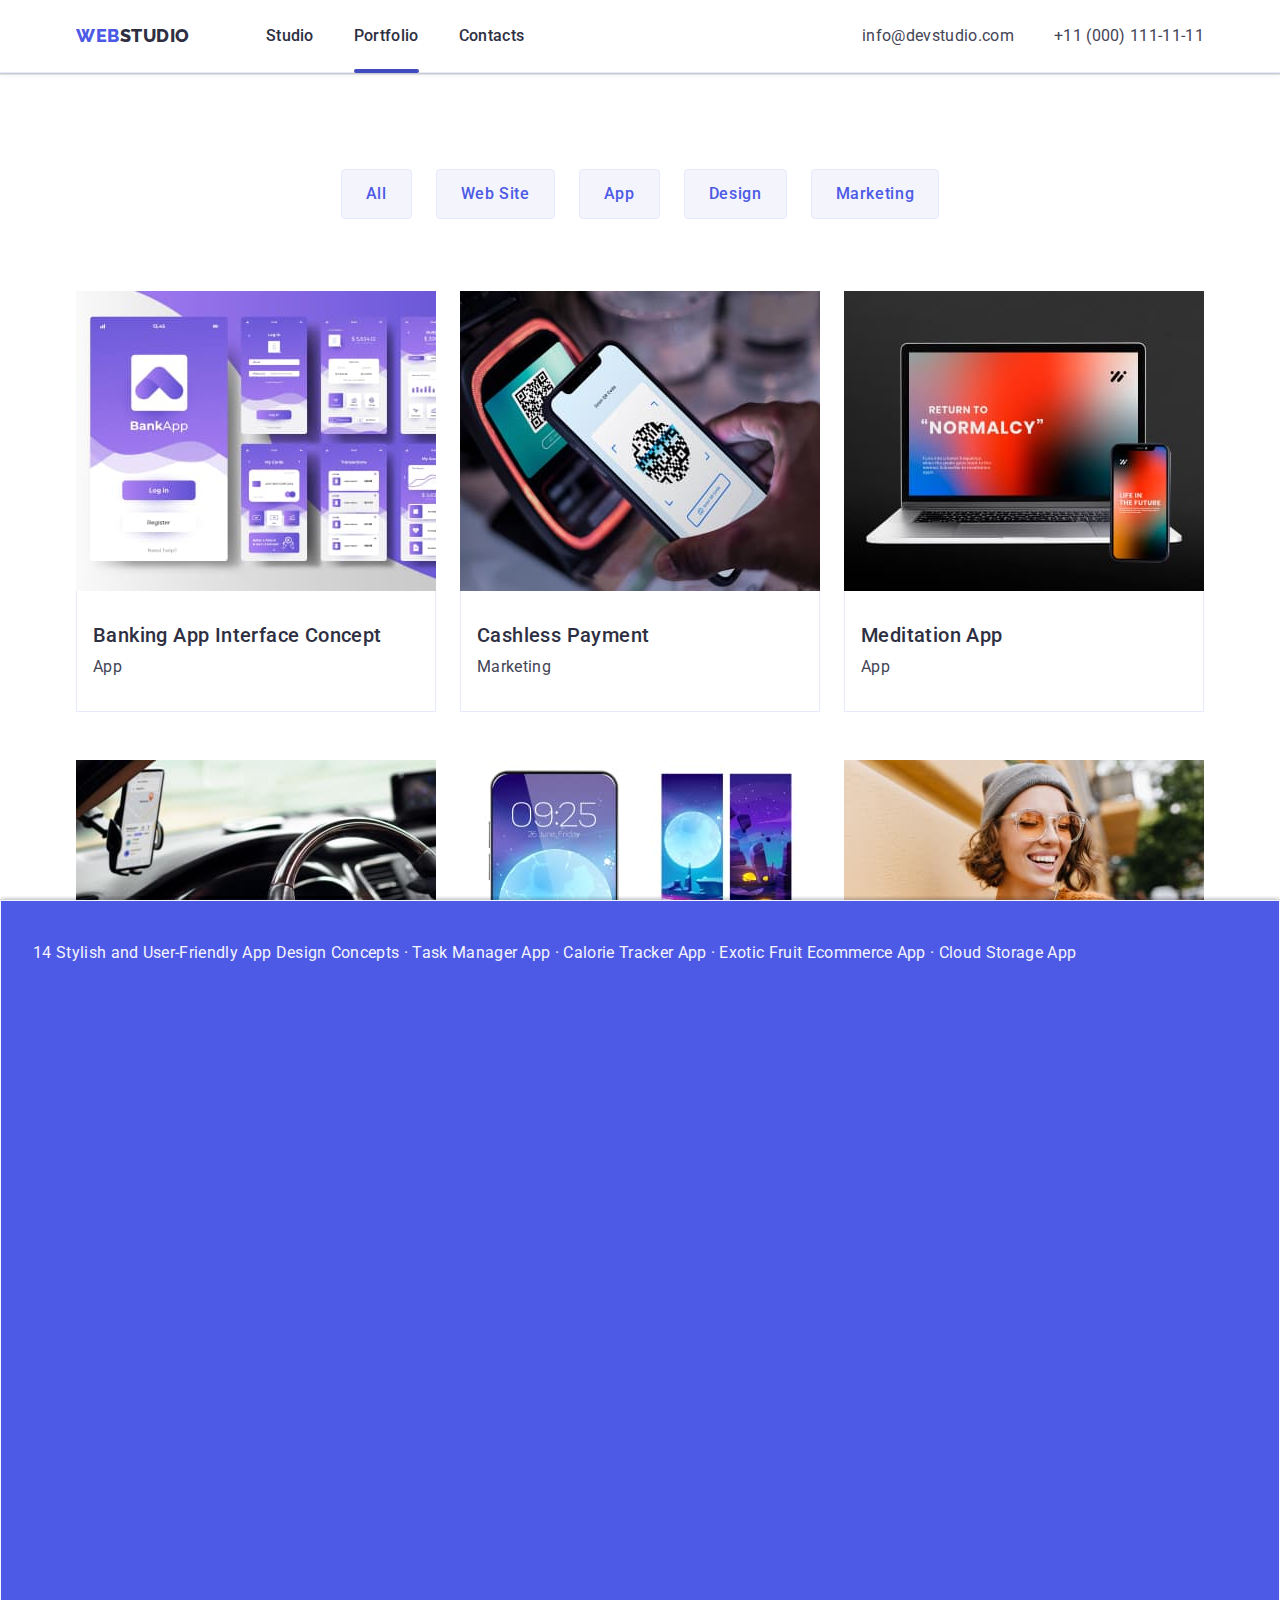
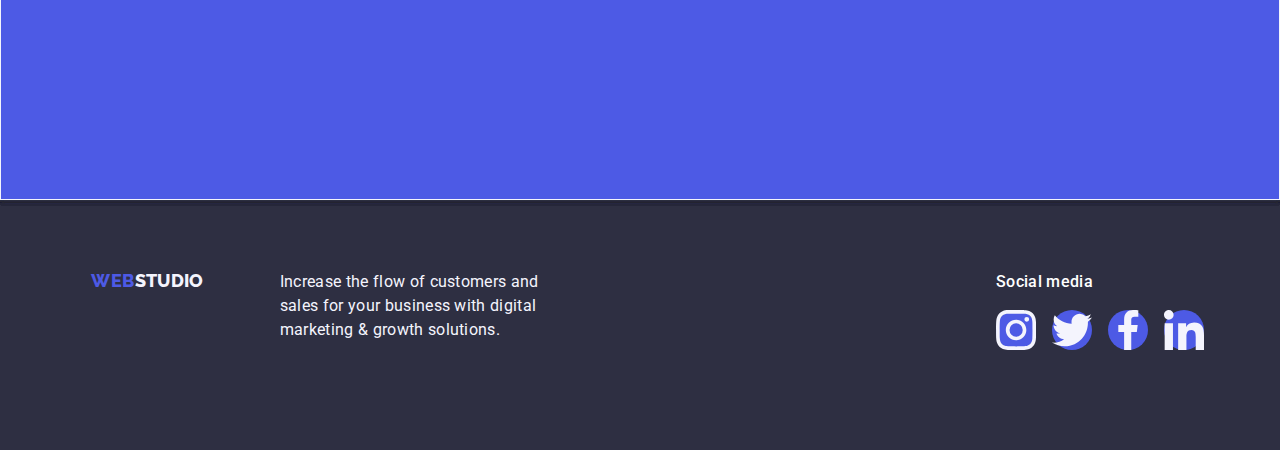
==== portfolio.html @ 5c22bda1 "56" ====
<!DOCTYPE html>
<html lang="en">

<head>
  <meta charset="UTF-8" />
  <meta name="viewport" content="width=device-width, initial-scale=1.0" />
  <link rel="preconnect" href="https://fonts.googleapis.com" />
  <link rel="preconnect" href="https://fonts.gstatic.com" crossorigin />
  <link
    href="https://fonts.googleapis.com/css2?family=Raleway:wght@400;500;700;900&family=Roboto:wght@400;500;700;900&display=swap"
    rel="stylesheet" />

  <link rel="stylesheet"
    href="https://cdnjs.cloudflare.com/ajax/libs/modern-normalize/2.0.0/modern-normalize.min.css" />
  <title>goit-markup-hw</title>
  <link rel="stylesheet" href="./css/styles.css" />
</head>

<body>
  <!-- Header container -->
<header class="header">
  <!-- Navigation -->
  <div class="header_container container">
    <nav class="nav_panel">
      <!-- LOGO -->
      <a href="./index.html" class="logo link">Web<span class="loggo link">Studio</span></a>
      <ul class="header_menu_list list">
        <li class="header_menu_item list">
          <a class="header_men_link link" href="./index.html">Studio</a>
        </li>
        <li class="header_menu_item list">
          <a class="header_men_link link current" href="./portfolio.html">Portfolio</a>
        </li>
        <li class="header_menu_item list">
          <a class="header_men_link link" href="">Contacts</a>
        </li>
      </ul>
    </nav>
    <address class="adress_lnk">
      <ul class="header_social_list list">
        <li class="header_social_menu">
          <a class="header_social_link link" href="mailto:info@devstudio.com"
            rel="noopener noreferrer">info@devstudio.com</a>
        </li>
        <li class="header_social_menu">
          <a class="header_social_link link" href="tel:+110001111111" rel="noopener noreferrer">+11 (000)
            111-11-11</a>
        </li>
      </ul>
    </address>
  </div>
</header>
  <main>
    <section class="main_menu">
      <div class="container maines">
        <h1 class="visually_hidden">Menu</h1>
        <ul class="menu_list list">
          <li class="button_item">
            <button type="button" class="buttonse">All</button>
          </li>
          <li>
            <button type="button" class="buttonse">Web Site</button>
          </li>
          <li>
            <button type="button" class="buttonse">App</button>
          </li>
          <li>
            <button type="button" class="buttonse">Design</button>
          </li>
          <li>
            <button type="button" class="buttonse">Marketing</button>
          </li>
        </ul>

        <ul class="porto list">
          <!-- Row 1  -->

          <li class="porto_item">
            <a href="" class="link linkes">
              <img src="./images/Banking_App_Interface_Concept.jpg" alt="Banking App Interface Concept" width="360"
                height="300" />
              <p class="porto-box-overlay">
                14 Stylish and User-Friendly App Design Concepts · Task
                Manager App · Calorie Tracker App · Exotic Fruit Ecommerce
                App · Cloud Storage App
              </p>
              <div class="div-text">
                <h2 class="porto_item_tittle">
                  Banking App Interface Concept
                </h2>
                <p class="porto_item_text">App</p>
              </div>
            </a>
          </li>
          <li class="porto_item">
            <a href="" class="link linkes">
              <img src="./images/Cashless_Payment.jpg" alt="Cashless Payment" width="360" height="300" />
              <p class="porto-box-overlay">
                14 Stylish and User-Friendly App Design Concepts · Task
                Manager App · Calorie Tracker App · Exotic Fruit Ecommerce
                App · Cloud Storage App
              </p>
              <div class="div-text">
                <h2 class="porto_item_tittle">Cashless Payment</h2>
                <p class="porto_item_text">Marketing</p>
              </div>
            </a>
          </li>
          <li class="porto_item">
            <a href="" class="link linkes">
              <img src="./images/Meditation_App.jpg" alt="Meditation App" width="360" height="300" />
              <p class="porto-box-overlay">
                14 Stylish and User-Friendly App Design Concepts · Task
                Manager App · Calorie Tracker App · Exotic Fruit Ecommerce
                App · Cloud Storage App
              </p>
              <div class="div-text">
                <h2 class="porto_item_tittle">Meditation App</h2>
                <p class="porto_item_text">App</p>
              </div>
            </a>
          </li>

          <!-- Row 2  -->

          <li class="porto_item">
            <a href="" class="link linkes">
              <img src="./images/Taxi_Service.jpg" alt="Taxi Service" width="360" height="300" />
              <p class="porto-box-overlay">
                14 Stylish and User-Friendly App Design Concepts · Task
                Manager App · Calorie Tracker App · Exotic Fruit Ecommerce
                App · Cloud Storage App
              </p>
              <div class="div-text">
                <h2 class="porto_item_tittle">Taxi Service</h2>
                <p class="porto_item_text">Marketing</p>
              </div>
            </a>
          </li>
          <li class="porto_item">
            <a href="" class="link linkes">
              <img src="./images/Screen_Illustrations.jpg" alt="Screen Illustrations" width="360" height="300" />
              <p class="porto-box-overlay">
                14 Stylish and User-Friendly App Design Concepts · Task
                Manager App · Calorie Tracker App · Exotic Fruit Ecommerce
                App · Cloud Storage App
              </p>
              <div class="div-text">
                <h2 class="porto_item_tittle">Screen Illustrations</h2>
                <p class="porto_item_text">Design</p>
              </div>
            </a>
          </li>
          <li class="porto_item">
            <a href="" class="link linkes">
              <img src="./images/Online_Courses.jpg" alt="Online Courses" width="360" height="300" />
              <p class="porto-box-overlay">
                14 Stylish and User-Friendly App Design Concepts · Task
                Manager App · Calorie Tracker App · Exotic Fruit Ecommerce
                App · Cloud Storage App
              </p>
              <div class="div-text">
                <h2 class="porto_item_tittle">Online Courses</h2>
                <p class="porto_item_text">Marketing</p>
              </div>
            </a>
          </li>

          <!-- Row 3  -->

          <li class="porto_item">
            <a href="" class="linkes link">
              <img src="./images/Instagram_Stories_Concept.jpg" alt="Instagram Stories Concept" width="360"
                height="300" />
              <p class="porto-box-overlay">
                14 Stylish and User-Friendly App Design Concepts · Task
                Manager App · Calorie Tracker App · Exotic Fruit Ecommerce
                App · Cloud Storage App
              </p>
              <div class="div-text">
                <h2 class="porto_item_tittle">Instagram Stories Concept</h2>
                <p class="porto_item_text">Design</p>
              </div>
            </a>
          </li>
          <li class="porto_item">
            <a href="" class="linkes link">
              <img src="./images/Organic_Food.jpg" alt="Organic Food" width="360" height="300" />
              <p class="porto-box-overlay">
                14 Stylish and User-Friendly App Design Concepts · Task
                Manager App · Calorie Tracker App · Exotic Fruit Ecommerce
                App · Cloud Storage App
              </p>
              <div class="div-text">
                <h2 class="porto_item_tittle">Organic Food</h2>
                <p class="porto_item_text">Web Site</p>
              </div>
            </a>
          </li>
          <li class="porto_item">
            <a href="" class="linkes link">
              <img src="./images/Fresh_Coffee.jpg" alt="Fresh Coffee" width="360" height="300" />
              <p class="porto-box-overlay">
                14 Stylish and User-Friendly App Design Concepts · Task
                Manager App · Calorie Tracker App · Exotic Fruit Ecommerce
                App · Cloud Storage App
              </p>
              <div class="div-text">
                <h2 class="porto_item_tittle">Fresh Coffee</h2>
                <p class="porto_item_text">Web Site</p>
              </div>
            </a>
          </li>
        </ul>
      </div>
    </section>
  </main>
  <!-- кінець -->
  <footer class="logos">
    <div class="logos_div container">
      <div class="container logos_div">
        <a href="./index.html" class="logom link">Web<span class="logo_change_link">Studio</span></a>
        <p class="logo_link_text">
          Increase the flow of customers and sales for your business with
          digital marketing & growth solutions.
        </p>
      </div>
      <div class="logos-social-media">
        <p class="logos-social">Social media</p>
        <ul class="logos_ul">
          <li class="logos_li list">
            <a href="" class="logos_a link"><svg class="logos_svg">
                <use href="./images/icons.svg#instagram"></use>
              </svg>
            </a>
          </li>
          <li class="logos_li list">
            <a href="" class="logos_a link"><svg class="logos_svg">
                <use href="./images/icons.svg#twitter"></use>
              </svg>
            </a>
          </li>
          <li class="logos_li list">
            <a href="" class="logos_a link"><svg class="logos_svg">
                <use href="./images/icons.svg#facebook"></use>
              </svg>
            </a>
          </li>
          <li class="logos_li list">
            <a href="" class="logos_a link"><svg class="logos_svg">
                <use href="./images/icons.svg#linkedin"></use>
              </svg>
            </a>
          </li>
        </ul>
      </div>
    </div>
  </footer>
  <script src="./js/modal.js"></script>
</body>

</html>
---- css/styles.css ----
/* Інструменти */
body {
  font-family: "Roboto", sans-serif;
  color: #434455;
  background-color: #ffffff;
}

p,
h1,
h2,
h3,
h4,
h5,
h6 {
  margin-top: 0;
  margin-bottom: 0;
}

ul,
ol {
  margin-top: 0;
  margin-bottom: 0;
  padding-left: 0;
}

img {
  display: block;
  max-width: 100%;
}

.visually_hidden {
  position: absolute;
  width: 1px;
  height: 1px;
  margin: -1px;
  border: 0;
  padding: 0;
  white-space: nowrap;
  clip-path: inset(100%);
  clip: rect(0 0 0 0);
  overflow: hidden;
}

link {
  padding: 32px 16px;
  border: 1px solid #e7e9fc;
  border-top: none;
  padding: 24px 0;
  text-decoration: none;
}

/* Color */
:root {
  --PrimaryBrand: #4d5ae5;
  --Pressedstate: #404bbf;
  --Dark: #2e2f42;
  --Success: #31d0aa;
  --Text: #434455;
  --SubtleText: #8e8f99;
  --Accent: #e7e9fc;
  --Light: #f4f4fd;
  --White: #ffffff;
  --Modalbackground: #fcfcfc;
}

/* Початок та кінець */
/* Лого верхній */
.logo {
  font-family: "Raleway", sans-serif;
  font-size: 18px;
  line-height: 1.17;
  color: var(--PrimaryBrand);
  font-weight: 800;
  letter-spacing: 0.03em;
  text-decoration: none;
  text-transform: uppercase;
  display: flex;
  align-items: center;
  margin-right: 76px;
}

.loggo {
  color: var(--Dark);
  font-size: 18px;
  font-family: "Raleway", sans-serif;
  font-weight: 800;
  line-height: 1.17;
  letter-spacing: 0.03em;
  text-transform: uppercase;
}

/* Хедер */
.header {
  border-bottom: 1px solid #e7e9fc;

  box-shadow: 0px 2px 1px rgba(46, 47, 66, 0.08),
    0px 1px 1px rgba(46, 47, 66, 0.16), 0px 1px 6px rgba(46, 47, 66, 0.08);

}

.header_container {
  display: flex;
  align-items: center;
  justify-content: space-between;
  color: #404bbf;
}

.nav_panel {
  display: flex;
  align-items: center;
}

.current {
  position: relative;
}

.current::after {
  content: "";
  position: absolute;
  left: 0;
  bottom: -1px;
  height: 4px;
  width: 100%;
  background-color: #404bbf;
  border-radius: 2px;
}

.header_men_link .current {
  color: #404bbf;
}

.header_menu_list {
  display: flex;
  gap: 40px;
}

.link {
  text-decoration: none;
}

.header_menu {
  color: var(--Dark);
  font-size: 16px;
  font-weight: 500;
  line-height: 1.5;
  letter-spacing: 0.02em;
}

.header_menu_item {
  color: #404bbf;
}

.header-men-link .current {
  color: #404bbf;
}

.header-adress {
  font-style: normal;
}

.list {
  list-style: none;
}

.header_men_link:focus,
.header_men_link:hover {
  color: #404bbf;
}

.header_men_link {
  color: var(--Dark);
  text-decoration: none;
  font-size: 16px;
  font-family: inherit;
  font-weight: 500;
  line-height: 1.5;
  letter-spacing: 0.02em;
  padding: 24px 0;
  display: block;
  position: relative;
  transition: color 250ms cubic-bezier(0.4, 0, 0.2, 1);

}

.header_social_link {
  color: var(--Text);
  font-size: 16px;
  line-height: 1.5;
  letter-spacing: 0.02em;
  padding: 24px 0;
  transition: color 250ms cubic-bezier(0.4, 0, 0.2, 1);
}

.header_social_link:hover,
.header_social_link:focus {
  color: var(--Pressedstate);
}

.adress_lnk {
  font-style: normal;

}

.header_social_list {
  display: flex;
  gap: 40px;
}

.header_social_menu {
  list-style-type: none;
}

/* Футер */
.container {
  width: 100%;
  max-width: 1158px;
  padding-left: 15px;
  padding-right: 15px;
  margin: 0 auto;
}

.logos {
  padding: 100px 0;
  background: var(--Dark);
  color: var(--Light);
}

.logo_link_text {
  line-height: 1.5;
  letter-spacing: 0.02em;
  max-width: 264px;
  color: var(--Light);
}

/* Лого нижній */
.logom {
  font-family: "Raleway", sans-serif;
  font-size: 18px;
  line-height: 1.17;
  color: var(--PrimaryBrand);
  letter-spacing: 0.03em;
  text-transform: uppercase;
  font-weight: 800;
  margin-right: 76px;
  display: inline-block;
}

.logo_change_link {
  max-width: 264px;
  line-height: 1.17;
  letter-spacing: 0.02em;
  color: var(--Light);
}

/* Кнопки */
.button {
  color: var(--Modaloverlay);
}

/* Кнопка для Індекс */
.hero_btn {
  margin: 0 auto 48px;
  display: block;
  font-family: "Roboto", sans-serif;
  color: var(--White);
  font-size: 16px;
  font-weight: 500;
  line-height: 1.5;
  letter-spacing: 0.64px;
  background: var(--PrimaryBrand);
  cursor: pointer;
  border-radius: 4px;
  box-shadow: 0px 4px 4px 0px rgba(0, 0, 0, 0.15);
  padding: 16px 32px;
  min-width: 169px;
  min-height: 56px;
  border: none;
}

.hero-btn:hover,
.hero-btn:focus {
  background-color: var(--Pressedstate);
}

/* Кнопка для Портфоліо */
.buttonse {
  padding-top: 12px;
  border-radius: 4px;
  padding-bottom: 12px;
  padding-left: 24px;
  padding-right: 24px;
  font-family: "Roboto", sans-serif;
  cursor: pointer;
  color: var(--PrimaryBrand);
  text-align: center;
  font-size: 16px;
  font-weight: 500;
  line-height: 1.5;
  letter-spacing: 0.64px;

  background: var(--Light);
  border: 1px solid #e7e9fc;
}

.buttonse:hover,
.buttonse:focus {
  color: var(--White);
  background-color: var(--Pressedstate);
  border: 1px solid transparent;
}

.button_item {
  display: inline-flex;
  align-items: flex-start;
  gap: 24px;
}

/* Основна секція */
.hero {
  background-image: linear-gradient(rgba(46, 47, 66, 0.7), rgba(46, 47, 66, 0.7)), url(../images/people_office.jpg);
  margin: 0 auto;
  max-width: 1440px;
  background-repeat: no-repeat;
  background-size: cover;
  padding-top: 188px;
  padding-bottom: 188px;
  background-position: center;
}

.hero_container {
  display: block;
  margin: 0 auto 48px;
}

.hero_title {
  max-width: 496px;
  color: var(--White);
  font-size: 56px;
  font-weight: 700;
  line-height: 1.07;
  letter-spacing: 1.12px;
  text-align: center;
  margin: 0 auto 48px;

}

/* Секція 1 */
.infomation {
  padding: 120px 0 120px;
}

.infomation_container {
  font-style: normal;
}

.infomation_list {
  gap: 24px;
}

.infomation_list_item {
  width: calc((100% - 24px * 3) / 4);
}

.infomation_two_div {
  display: flex;
  align-items: center;
  justify-content: center;
  background-color: #f4f4fd;
  width: 264px;
  height: 112px;
  border-radius: 4px;
  margin-bottom: 8px;
}

.infomation_two_svg {
  width: 64px;
  height: 64px;
  display: flex;
  align-items: center;
  justify-content: center;
}

.infomation_list_name {
  color: #2e2f42;
  font-size: 20px;
  font-weight: 500;

  line-height: 1.2;
  letter-spacing: 0.02em;
  margin-bottom: 8px;
}

.infomation_list_text {
  font-size: 16px;

  font-weight: 400;
  line-height: 1.5;
  color: #434455;
  letter-spacing: 0.02em;
}

/* Секція 2 */
.doing_section {
  padding-bottom: 120px;
}

.doing {
  background-color: #ffffff;
  font-weight: 700;
  text-transform: capitalize;
  letter-spacing: 0.02em;
  flex-basis: calc((100% - 72px) / 4);
}

.second_tittle {
  margin-bottom: 72px;
}

.doing_title {
  color: var(--Dark);
  font-size: 36px;
  font-weight: 00;
  line-height: 1.11;
  letter-spacing: 0.72px;
  text-transform: capitalize;
  text-align: center;
  letter-spacing: 0.02em;
  margin: 0 auto 72px;
}

.doing_list {
  gap: 24px;
}

.doing_list_item {}

/* Секція 3 */
.our {
  background-color: var(--Light);
  padding-top: 120px;
  padding-bottom: 120px;
}

.our_container {}

.our_title {
  margin-bottom: 72px;
  font-size: 36px;
  font-weight: 700;
  line-height: 1.11;
  text-align: center;
  letter-spacing: 0.02em;
  text-transform: capitalize;
  color: #2e2f42;
}

.our_list {
  display: flex;
  gap: 24px;
}

.our_list_item {
  background-color: #ffffff;
  width: calc((100% - 72px) / 4);
  border-radius: 0px 0px 4px 4px;
  box-shadow: 0px 1px 6px rgba(46, 47, 66, 0.08),
    0px 1px 1px rgba(46, 47, 66, 0.16), 0px 2px 1px rgba(46, 47, 66, 0.08);
}

.our_description {
  padding: 32px 16px;
  line-height: 1.2;
  letter-spacing: 0.02em;
  text-align: center;
}

.our_list_name {
  color: #2e2f42;
  font-size: 20px;
  font-weight: 500;
  line-height: 1.2;
  letter-spacing: 0.02em;
  text-align: center;
  margin-bottom: 8px;
}

.our_list_job {
  color: #434455;
  margin-bottom: 24px;
  font-size: 16px;
  line-height: 1.5;
  letter-spacing: 0.02em;
  text-align: center;
}

/* Портфоліо */
/* Основна секція */
.main_menu {
  padding: 96px 0 120px 0;
}

.maines {}

.menu_list {
  display: flex;
  justify-content: center;
  gap: 24px;
  margin-bottom: 72px;
}

/* Row 1 2 3 */

.porto {
  display: flex;
  flex-wrap: wrap;
  column-gap: 24px;
  row-gap: 48px;
  flex-basis: calc((100% - 48px) / 3);
}

.porto_item {
  text-decoration: none;
  gap: 24px;
}

.linkes .div-text {
  border: 1px solid #e7e9fc;
  border-top: none;
  padding: 32px 16px;
}

.porto_item_tittle {
  color: var(--Dark);
  font-family: "Roboto";
  font-size: 20px;
  font-weight: 500;
  font-style: normal;
  letter-spacing: 0.4px;
  margin-bottom: 8px;
  line-height: 24px;
}

.porto_item_text {
  color: var(--Text);
  font-family: "Roboto";
  font-size: 16px;
  font-weight: 400;
  font-style: normal;
  letter-spacing: 0.32px;
  line-height: 24px;
}

.porto-box-overlay {
  position: absolute;
  padding: 40px 32px;
  top: 0;
  left: 0;
  width: 100%;
  height: 100%;
  background-color: var(--PrimaryBrand);
  color: #f4f4fd;
  letter-spacing: 0.02em;
  line-height: 1.5;
  overflow: auto;
  transform: translateY(100%);
  position: absolute;
  border: 1px solid var(--Light);
  box-shadow: 0px 2px 1px 0px rgba(46, 47, 66, 0.08), 0px 1px 1px 0px rgba(46, 47, 66, 0.16), 0px 1px 6px 0px rgba(46, 47, 66, 0.08);
}

.porto-box-overlay .linkes:focus,
.porto-box-overlay .linkes:active {
  transform: translateY(0%);
}

.linkes:focus,
.linkes:active {
  box-shadow: 0px 1px 6px rgba(46, 47, 66, 0.08),
    0px 1px 1px rgba(46, 47, 66, 0.16),
    0px 2px 1px rgba(46, 47, 66, 0.08);
}

/* Гостьова */

.customer {
  padding: 32px 0 32px
}

.customer_div {}

.customer_title {
  margin-bottom: 72px;
  color: var(--color-for-url);
  margin-left: auto;
  margin-right: auto;
  text-align: center;
  font-size: 36px;
  font-style: normal;
  font-weight: 700;
  line-height: 1.11;
  letter-spacing: 0.72px;
}

.custom_ul {
  display: flex;
  gap: 24px;
  margin: 0;
}

.custom_list {}

.custom_a {
  width: 100%;
  height: 100%;
  border: 1px solid #8e8f99;
  border-radius: 4px;
  display: flex;
  align-items: center;
  justify-content: center;
  color: #8e8f99;
  transition: border-color 250ms cubic-bezier(0.4, 0, 0.2, 1),
    color 250ms cubic-bezier(0.4, 0, 0.2, 1);

}

.custom_svg {
  fill: #f4f4fd;
}

.custom_a:hover,
.custom_a:focus {
  color: #404bbf;
  border-color: #404bbf;
}

/* Мережа */
/* В тексті */
.network {
  display: flex;
  justify-content: center;
  gap: 24px;
}

.network_li {
  width: 40px;
  height: 40px;
}

.network_a {
  display: flex;
  width: 100%;
  height: 100%;
  background-color: #4d5ae5;
  fill: #f4f4fd;
  border-radius: 50%;
  align-items: center;
  justify-content: center;
  transition: background-color 250ms cubic-bezier(0.4, 0, 0.2, 1);
}

.network_svg {
  width: 16px;
  height: 16px;
}

.network_a:hover,
.network_a:focus {
  background-color: #404bbf;
  fill: currentColor;
}

/* В фудері */
.logos_div {
  display: flex;
  align-items: baseline;

}

.logos_div2 {
  margin-right: 120px
}

.logos-social-media {}

.logos-social {
  margin-bottom: 16px;
  color: #FFFFFF;
  font-size: 16px;
  font-style: normal;
  font-weight: 500;
  line-height: 1.5;
  letter-spacing: 0.02em;
}

.logos_ul {
  display: flex;
  gap: 16px;
  margin: 0;
}

.logos_li {
  width: 40px;
  height: 40px;
}

.logos_a {
  display: flex;
  width: 100%;
  height: 100%;
  background-color: #4D5AE5;
  border-radius: 50%;
  align-items: center;
  justify-content: center;
  transition: background-color 250ms cubic-bezier(0.4, 0, 0.2, 1);
}

.logos_svg {
  fill: #f4f4fd;
}

.logos_a:hover,
.logos_a:focus {
  background-color: #31d0aa;
}

/* Модальне вікно */
.backdrop {
  position: fixed;
  top: 0;
  left: 0;
  width: 100%;
  height: 100%;
  background-color: rgba(46, 47, 66, 0.4);
  transition: opacity 250ms cubic-bezier(0.4, 0, 0.2, 1),
    visibility 250ms cubic-bezier(0.4, 0, 0.2, 1);
}

.modal {
  position: absolute;
  top: 50%;
  left: 50%;
  transform: translate(-50%, -50%) scale(1);
  width: 408px;
  min-height: 584px;
  background: #fcfcfc;
  box-shadow: 0px 1px 1px rgba(0, 0, 0, 0.14), 0px 1px 3px rgba(0, 0, 0, 0.12),
    0px 2px 1px rgba(0, 0, 0, 0.2);
  border-radius: 4px;
  transition: transform 250ms cubic-bezier(0.4, 0, 0.2, 1);
}

.modal_btn {
  position: absolute;
  top: 24px;
  right: 24px;
  width: 24px;
  height: 24px;
  border-radius: 50%;
  display: flex;
  align-items: center;
  justify-content: center;
  background-color: #e7e9fc;
  border: 1px solid rgba(0, 0, 0, 0.1);
  padding: 0;
  cursor: pointer;
  transition: background-color 250ms cubic-bezier(0.4, 0, 0.2, 1),
    border 250ms cubic-bezier(0.4, 0, 0.2, 1);
  background-color: #404bbf;
  border: none;
}

.modal_icon {
  transition: fill 250ms cubic-bezier(0.4, 0, 0.2, 1);
  background-color: #404bbf;
  border: none;
}

.modal_btn:hover,
.modal_btn:focus {
  background-color: #404bbf;
  border: none;
  fill: #ffffff
}

.is_hidden {
  opacity: 0;
  visibility: hidden;
  pointer-events: none;
}
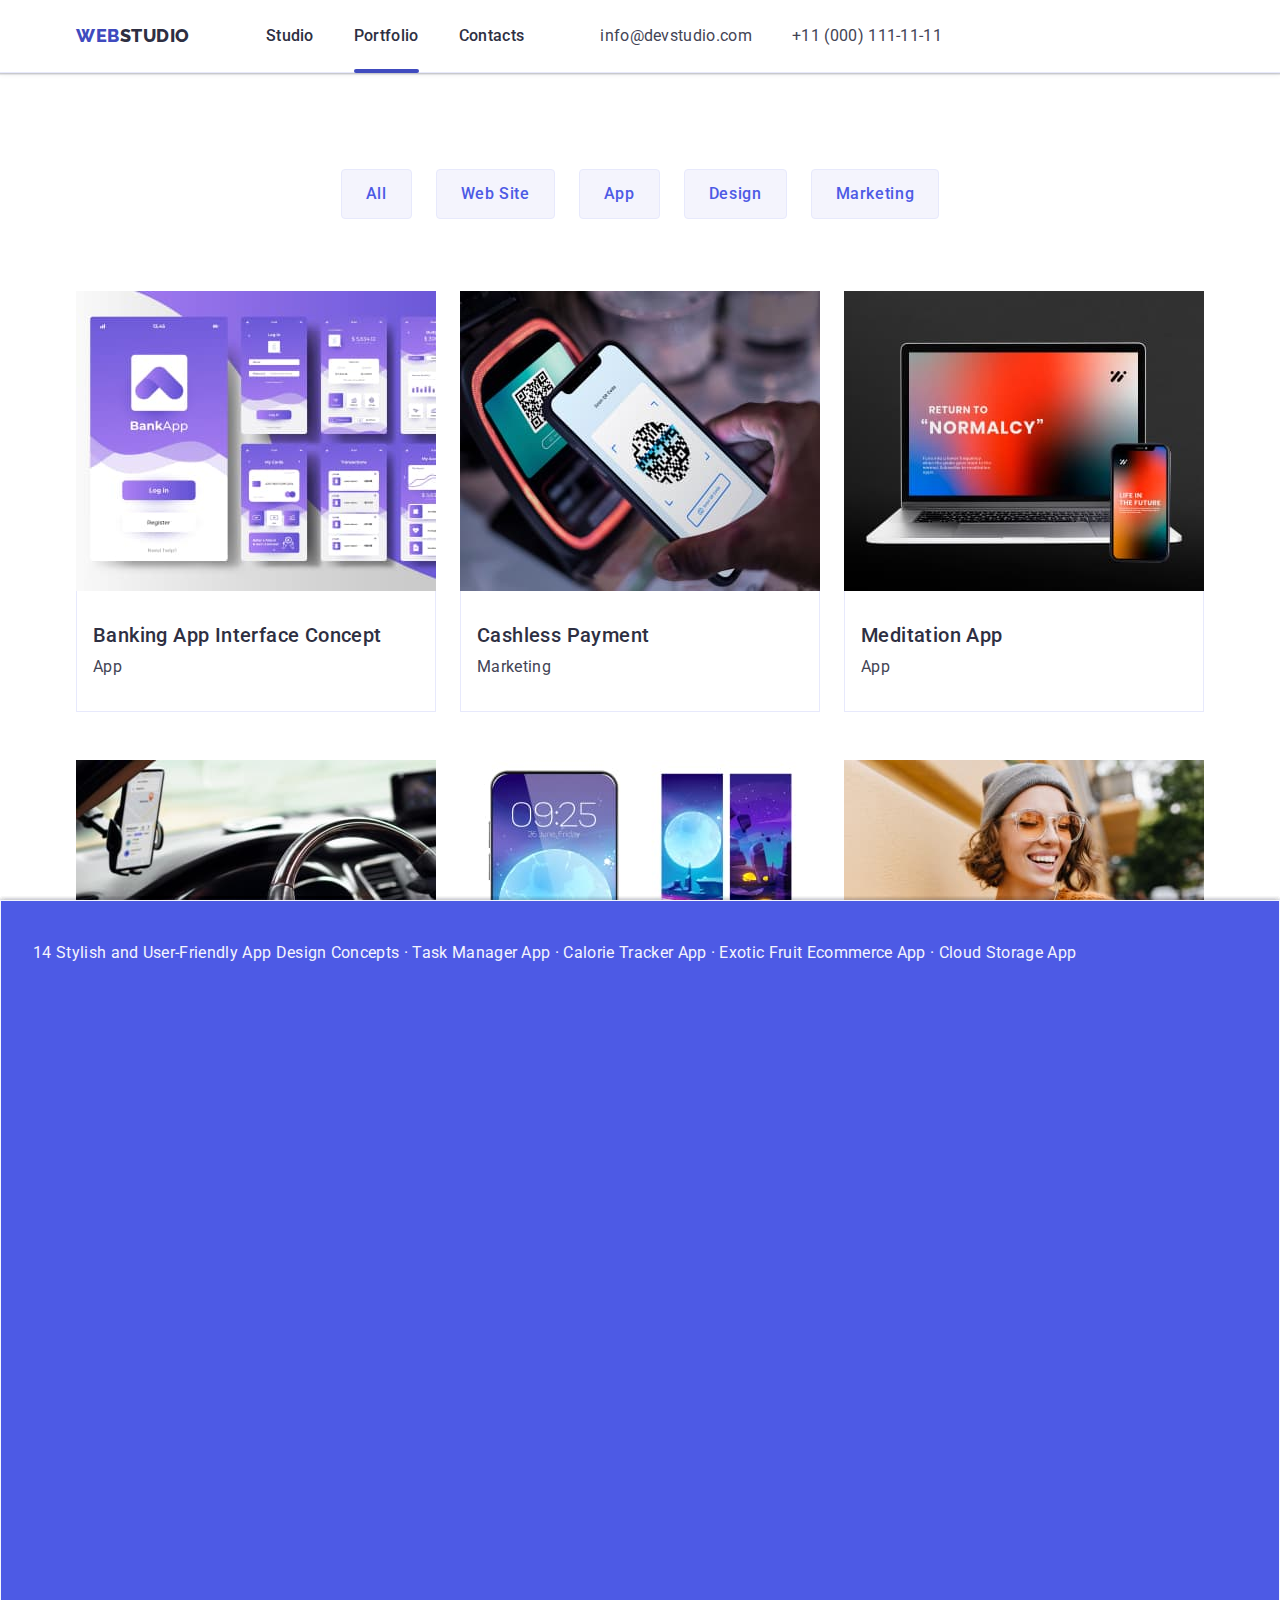
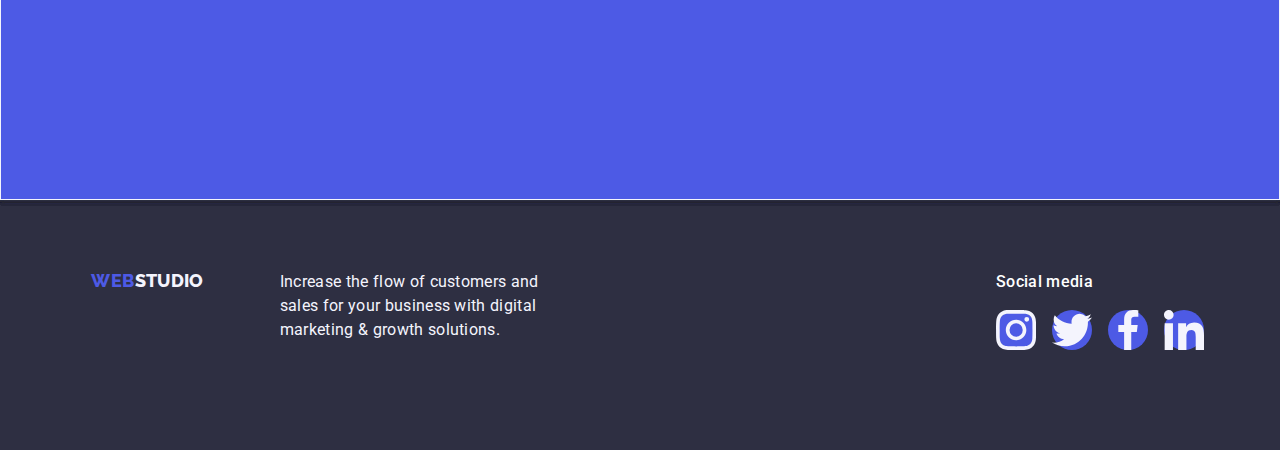
==== commit b5419529: "кнопка" ====
--- a/portfolio.html
+++ b/portfolio.html
@@ -256,6 +256,7 @@
       </div>
     </div>
   </footer>
+  
   <script src="./js/modal.js"></script>
 </body>
 
--- a/css/styles.css
+++ b/css/styles.css
@@ -69,7 +69,7 @@
   font-family: "Raleway", sans-serif;
   font-size: 18px;
   line-height: 1.17;
-  color: var(--PrimaryBrand);
+  color: #404bbf;
   font-weight: 800;
   letter-spacing: 0.03em;
   text-decoration: none;
@@ -92,7 +92,6 @@
 /* Хедер */
 .header {
   border-bottom: 1px solid #e7e9fc;
-
   box-shadow: 0px 2px 1px rgba(46, 47, 66, 0.08),
     0px 1px 1px rgba(46, 47, 66, 0.16), 0px 1px 6px rgba(46, 47, 66, 0.08);
 
@@ -101,17 +100,20 @@
 .header_container {
   display: flex;
   align-items: center;
-  justify-content: space-between;
+  flex-grow: 1;
+  gap: 76px;
+
+}
+
+.nav_panel {
+  display: flex;
+  align-items: center;
   color: #404bbf;
-}
-
-.nav_panel {
-  display: flex;
-  align-items: center;
 }
 
 .current {
   position: relative;
+  color: #404bbf;
 }
 
 .current::after {
@@ -275,6 +277,7 @@
   min-width: 169px;
   min-height: 56px;
   border: none;
+  transition: background-color 250ms cubic-bezier(0.4, 0, 0.2, 1);
 }
 
 .hero-btn:hover,
@@ -354,6 +357,7 @@
 }
 
 .infomation_list {
+  display: flex;
   gap: 24px;
 }
 
@@ -441,7 +445,9 @@
   padding-bottom: 120px;
 }
 
-.our_container {}
+.our_container {
+  padding-bottom: 32px;
+}
 
 .our_title {
   margin-bottom: 72px;
@@ -583,14 +589,14 @@
 /* Гостьова */
 
 .customer {
-  padding: 32px 0 32px
+  padding: 120px 0 120px
 }
 
 .customer_div {}
 
 .customer_title {
   margin-bottom: 72px;
-  color: var(--color-for-url);
+  color: #2e2f42;
   margin-left: auto;
   margin-right: auto;
   text-align: center;
@@ -607,7 +613,11 @@
   margin: 0;
 }
 
-.custom_list {}
+.custom_list {
+  height: 88px;
+  width: calc((100% - 120px) / 6);
+
+}
 
 .custom_a {
   width: 100%;
@@ -624,7 +634,7 @@
 }
 
 .custom_svg {
-  fill: #f4f4fd;
+  fill: currentColor;
 }
 
 .custom_a:hover,
@@ -661,6 +671,7 @@
 .network_svg {
   width: 16px;
   height: 16px;
+  fill: #f4f4fd
 }
 
 .network_a:hover,
@@ -765,14 +776,11 @@
   cursor: pointer;
   transition: background-color 250ms cubic-bezier(0.4, 0, 0.2, 1),
     border 250ms cubic-bezier(0.4, 0, 0.2, 1);
-  background-color: #404bbf;
-  border: none;
 }
 
 .modal_icon {
   transition: fill 250ms cubic-bezier(0.4, 0, 0.2, 1);
-  background-color: #404bbf;
-  border: none;
+ 
 }
 
 .modal_btn:hover,
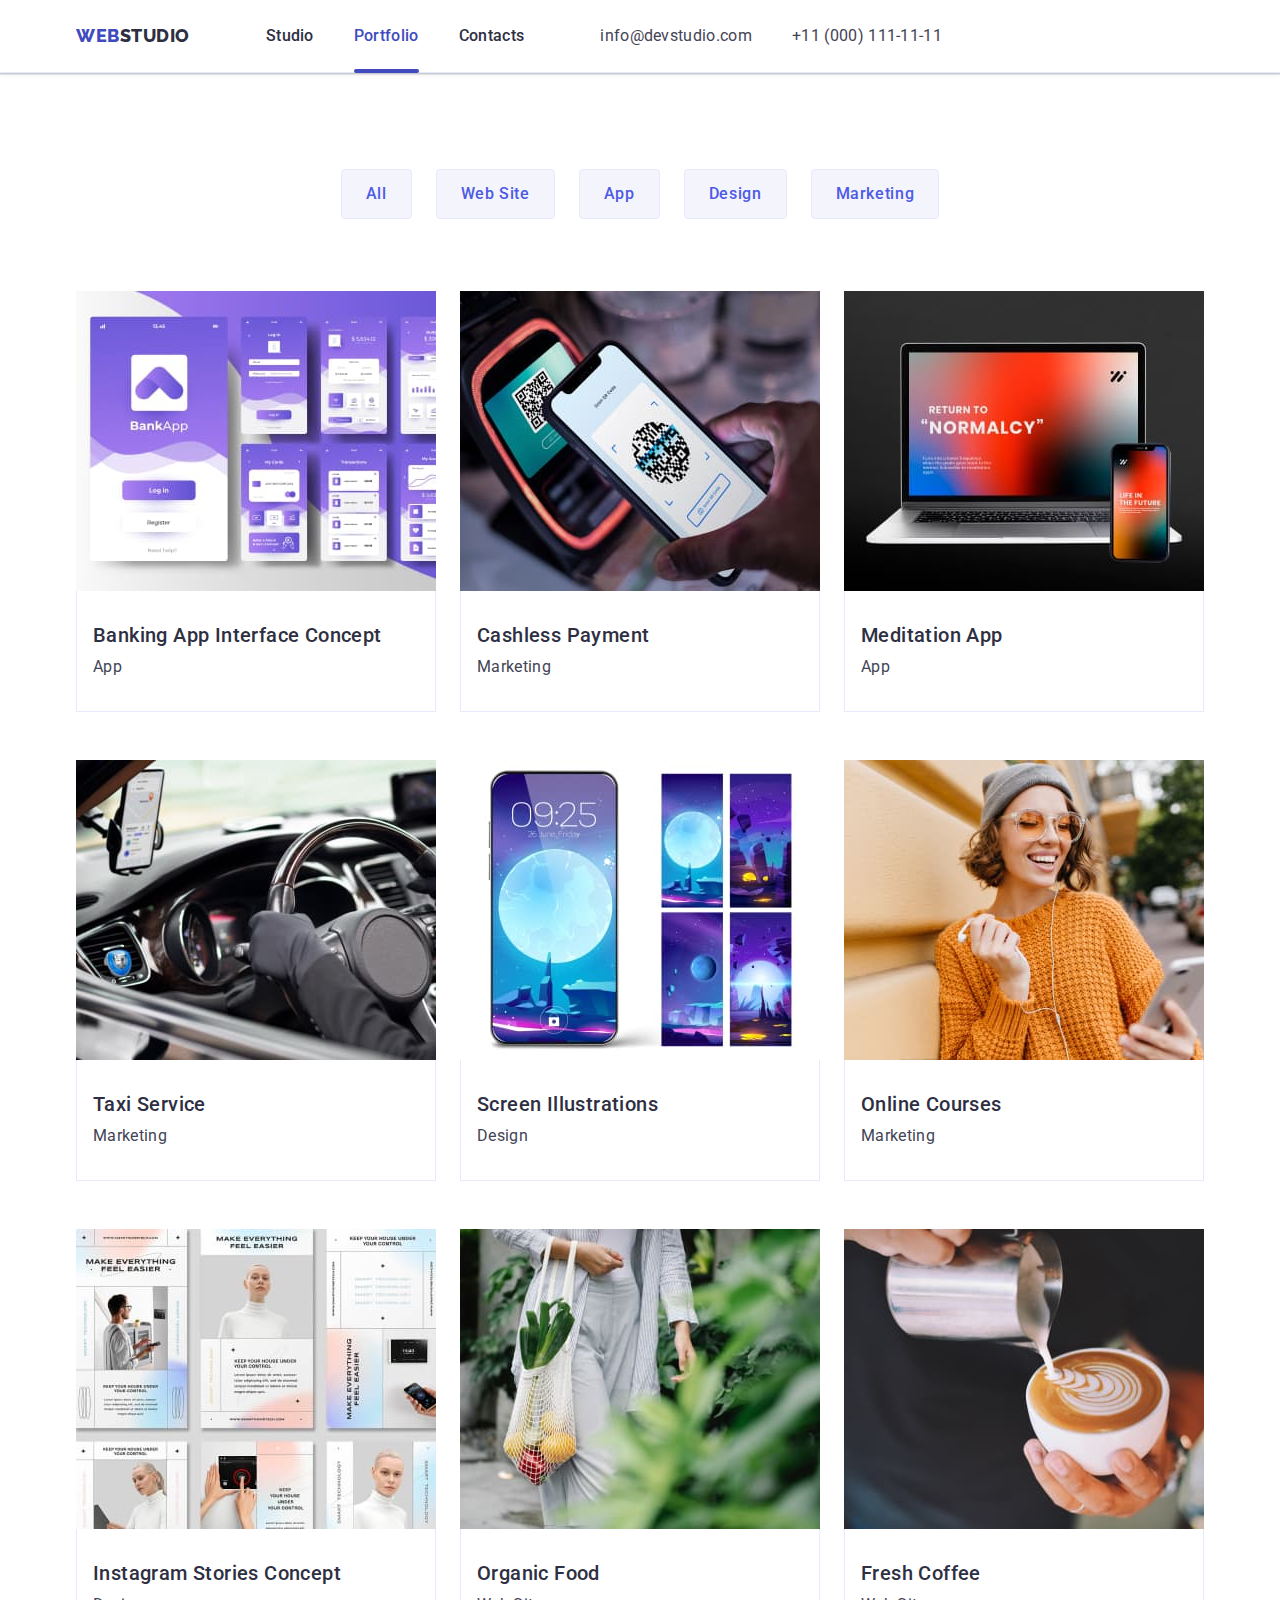
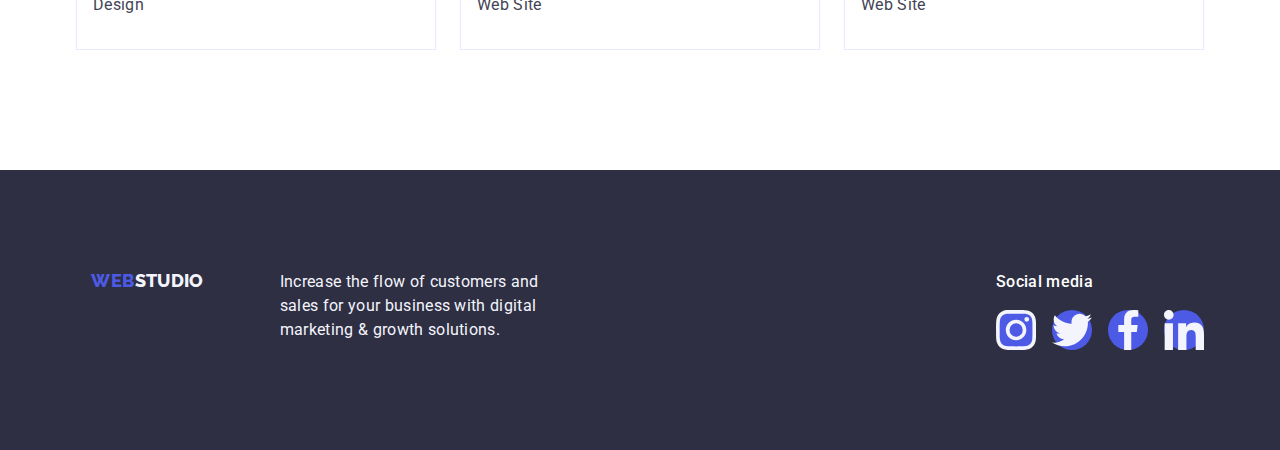
==== commit eea5652f: "#f4f4fd;" ====
--- a/portfolio.html
+++ b/portfolio.html
@@ -77,13 +77,13 @@
 
           <li class="porto_item">
             <a href="" class="link linkes">
-              <img src="./images/Banking_App_Interface_Concept.jpg" alt="Banking App Interface Concept" width="360"
+              <div class="porto_image"><img src="./images/Banking_App_Interface_Concept.jpg" alt="Banking App Interface Concept" width="360"
                 height="300" />
               <p class="porto-box-overlay">
                 14 Stylish and User-Friendly App Design Concepts · Task
                 Manager App · Calorie Tracker App · Exotic Fruit Ecommerce
                 App · Cloud Storage App
-              </p>
+              </p></div>
               <div class="div-text">
                 <h2 class="porto_item_tittle">
                   Banking App Interface Concept
@@ -94,12 +94,12 @@
           </li>
           <li class="porto_item">
             <a href="" class="link linkes">
-              <img src="./images/Cashless_Payment.jpg" alt="Cashless Payment" width="360" height="300" />
-              <p class="porto-box-overlay">
-                14 Stylish and User-Friendly App Design Concepts · Task
-                Manager App · Calorie Tracker App · Exotic Fruit Ecommerce
-                App · Cloud Storage App
-              </p>
+              <div class="porto_image"><img src="./images/Cashless_Payment.jpg" alt="Cashless Payment" width="360" height="300" />
+              <p class="porto-box-overlay">
+                14 Stylish and User-Friendly App Design Concepts · Task
+                Manager App · Calorie Tracker App · Exotic Fruit Ecommerce
+                App · Cloud Storage App
+              </p></div>
               <div class="div-text">
                 <h2 class="porto_item_tittle">Cashless Payment</h2>
                 <p class="porto_item_text">Marketing</p>
@@ -108,12 +108,12 @@
           </li>
           <li class="porto_item">
             <a href="" class="link linkes">
-              <img src="./images/Meditation_App.jpg" alt="Meditation App" width="360" height="300" />
-              <p class="porto-box-overlay">
-                14 Stylish and User-Friendly App Design Concepts · Task
-                Manager App · Calorie Tracker App · Exotic Fruit Ecommerce
-                App · Cloud Storage App
-              </p>
+            <div class="porto_image"> <img src="./images/Meditation_App.jpg" alt="Meditation App" width="360" height="300" />
+              <p class="porto-box-overlay">
+                14 Stylish and User-Friendly App Design Concepts · Task
+                Manager App · Calorie Tracker App · Exotic Fruit Ecommerce
+                App · Cloud Storage App
+              </p></div>
               <div class="div-text">
                 <h2 class="porto_item_tittle">Meditation App</h2>
                 <p class="porto_item_text">App</p>
@@ -125,12 +125,12 @@
 
           <li class="porto_item">
             <a href="" class="link linkes">
-              <img src="./images/Taxi_Service.jpg" alt="Taxi Service" width="360" height="300" />
-              <p class="porto-box-overlay">
-                14 Stylish and User-Friendly App Design Concepts · Task
-                Manager App · Calorie Tracker App · Exotic Fruit Ecommerce
-                App · Cloud Storage App
-              </p>
+              <div class="porto_image"><img src="./images/Taxi_Service.jpg" alt="Taxi Service" width="360" height="300" />
+              <p class="porto-box-overlay">
+                14 Stylish and User-Friendly App Design Concepts · Task
+                Manager App · Calorie Tracker App · Exotic Fruit Ecommerce
+                App · Cloud Storage App
+              </p></div>
               <div class="div-text">
                 <h2 class="porto_item_tittle">Taxi Service</h2>
                 <p class="porto_item_text">Marketing</p>
@@ -139,12 +139,12 @@
           </li>
           <li class="porto_item">
             <a href="" class="link linkes">
-              <img src="./images/Screen_Illustrations.jpg" alt="Screen Illustrations" width="360" height="300" />
-              <p class="porto-box-overlay">
-                14 Stylish and User-Friendly App Design Concepts · Task
-                Manager App · Calorie Tracker App · Exotic Fruit Ecommerce
-                App · Cloud Storage App
-              </p>
+              <div class="porto_image"><img src="./images/Screen_Illustrations.jpg" alt="Screen Illustrations" width="360" height="300" />
+              <p class="porto-box-overlay">
+                14 Stylish and User-Friendly App Design Concepts · Task
+                Manager App · Calorie Tracker App · Exotic Fruit Ecommerce
+                App · Cloud Storage App
+              </p></div>
               <div class="div-text">
                 <h2 class="porto_item_tittle">Screen Illustrations</h2>
                 <p class="porto_item_text">Design</p>
@@ -153,12 +153,12 @@
           </li>
           <li class="porto_item">
             <a href="" class="link linkes">
-              <img src="./images/Online_Courses.jpg" alt="Online Courses" width="360" height="300" />
-              <p class="porto-box-overlay">
-                14 Stylish and User-Friendly App Design Concepts · Task
-                Manager App · Calorie Tracker App · Exotic Fruit Ecommerce
-                App · Cloud Storage App
-              </p>
+              <div class="porto_image"><img src="./images/Online_Courses.jpg" alt="Online Courses" width="360" height="300" />
+              <p class="porto-box-overlay">
+                14 Stylish and User-Friendly App Design Concepts · Task
+                Manager App · Calorie Tracker App · Exotic Fruit Ecommerce
+                App · Cloud Storage App
+              </p></div>
               <div class="div-text">
                 <h2 class="porto_item_tittle">Online Courses</h2>
                 <p class="porto_item_text">Marketing</p>
@@ -170,13 +170,13 @@
 
           <li class="porto_item">
             <a href="" class="linkes link">
-              <img src="./images/Instagram_Stories_Concept.jpg" alt="Instagram Stories Concept" width="360"
+              <div class="porto_image"><img src="./images/Instagram_Stories_Concept.jpg" alt="Instagram Stories Concept" width="360"
                 height="300" />
               <p class="porto-box-overlay">
                 14 Stylish and User-Friendly App Design Concepts · Task
                 Manager App · Calorie Tracker App · Exotic Fruit Ecommerce
                 App · Cloud Storage App
-              </p>
+              </p></div>
               <div class="div-text">
                 <h2 class="porto_item_tittle">Instagram Stories Concept</h2>
                 <p class="porto_item_text">Design</p>
@@ -185,12 +185,12 @@
           </li>
           <li class="porto_item">
             <a href="" class="linkes link">
-              <img src="./images/Organic_Food.jpg" alt="Organic Food" width="360" height="300" />
-              <p class="porto-box-overlay">
-                14 Stylish and User-Friendly App Design Concepts · Task
-                Manager App · Calorie Tracker App · Exotic Fruit Ecommerce
-                App · Cloud Storage App
-              </p>
+              <div class="porto_image"><img src="./images/Organic_Food.jpg" alt="Organic Food" width="360" height="300" />
+              <p class="porto-box-overlay">
+                14 Stylish and User-Friendly App Design Concepts · Task
+                Manager App · Calorie Tracker App · Exotic Fruit Ecommerce
+                App · Cloud Storage App
+              </p></div>
               <div class="div-text">
                 <h2 class="porto_item_tittle">Organic Food</h2>
                 <p class="porto_item_text">Web Site</p>
@@ -199,12 +199,12 @@
           </li>
           <li class="porto_item">
             <a href="" class="linkes link">
-              <img src="./images/Fresh_Coffee.jpg" alt="Fresh Coffee" width="360" height="300" />
-              <p class="porto-box-overlay">
-                14 Stylish and User-Friendly App Design Concepts · Task
-                Manager App · Calorie Tracker App · Exotic Fruit Ecommerce
-                App · Cloud Storage App
-              </p>
+              <div class="porto_image"><img src="./images/Fresh_Coffee.jpg" alt="Fresh Coffee" width="360" height="300" />
+              <p class="porto-box-overlay">
+                14 Stylish and User-Friendly App Design Concepts · Task
+                Manager App · Calorie Tracker App · Exotic Fruit Ecommerce
+                App · Cloud Storage App
+              </p></div>
               <div class="div-text">
                 <h2 class="porto_item_tittle">Fresh Coffee</h2>
                 <p class="porto_item_text">Web Site</p>
--- a/css/styles.css
+++ b/css/styles.css
@@ -127,7 +127,7 @@
   border-radius: 2px;
 }
 
-.header_men_link .current {
+.header_men_link.current {
   color: #404bbf;
 }
 
@@ -152,7 +152,7 @@
   color: #404bbf;
 }
 
-.header-men-link .current {
+.header-men-link.current {
   color: #404bbf;
 }
 
@@ -521,18 +521,29 @@
   flex-wrap: wrap;
   column-gap: 24px;
   row-gap: 48px;
-  flex-basis: calc((100% - 48px) / 3);
+
 }
 
 .porto_item {
   text-decoration: none;
   gap: 24px;
-}
-
-.linkes .div-text {
+  flex-basis: calc((100% - 48px) / 3);
+}
+
+.linkes {
+  display: block;
+  transition: box-shadow 250ms cubic-bezier(0.4, 0, 0.2, 1);
+}
+
+.div-text {
   border: 1px solid #e7e9fc;
   border-top: none;
   padding: 32px 16px;
+}
+
+.porto_image {
+  position: relative;
+  overflow: hidden;
 }
 
 .porto_item_tittle {
@@ -558,33 +569,39 @@
 
 .porto-box-overlay {
   position: absolute;
-  padding: 40px 32px;
   top: 0;
   left: 0;
+  font-size: 16px;
+  line-height: 1.5;
+  letter-spacing: 0.02em;
+  color: #f4f4fd;
+  padding: 40px 32px;
+  background-color: #4d5ae5;
+  height: 100%;
   width: 100%;
-  height: 100%;
-  background-color: var(--PrimaryBrand);
-  color: #f4f4fd;
-  letter-spacing: 0.02em;
-  line-height: 1.5;
-  overflow: auto;
   transform: translateY(100%);
-  position: absolute;
-  border: 1px solid var(--Light);
-  box-shadow: 0px 2px 1px 0px rgba(46, 47, 66, 0.08), 0px 1px 1px 0px rgba(46, 47, 66, 0.16), 0px 1px 6px 0px rgba(46, 47, 66, 0.08);
-}
-
-.porto-box-overlay .linkes:focus,
-.porto-box-overlay .linkes:active {
+  transition: transform 250ms cubic-bezier(0.4, 0, 0.2, 1);
+}
+
+.linkes:hover .porto-box-overlay {
   transform: translateY(0%);
 }
 
+.linkes:focus .porto-box-overlay {
+  transform: translateY(0%);
+}
+
+
+
+
 .linkes:focus,
-.linkes:active {
+.linkes:hover {
   box-shadow: 0px 1px 6px rgba(46, 47, 66, 0.08),
     0px 1px 1px rgba(46, 47, 66, 0.16),
     0px 2px 1px rgba(46, 47, 66, 0.08);
 }
+
+
 
 /* Гостьова */
 
@@ -780,7 +797,7 @@
 
 .modal_icon {
   transition: fill 250ms cubic-bezier(0.4, 0, 0.2, 1);
- 
+
 }
 
 .modal_btn:hover,
@@ -790,8 +807,9 @@
   fill: #ffffff
 }
 
-.is_hidden {
+.is-hidden {
   opacity: 0;
   visibility: hidden;
   pointer-events: none;
+
 }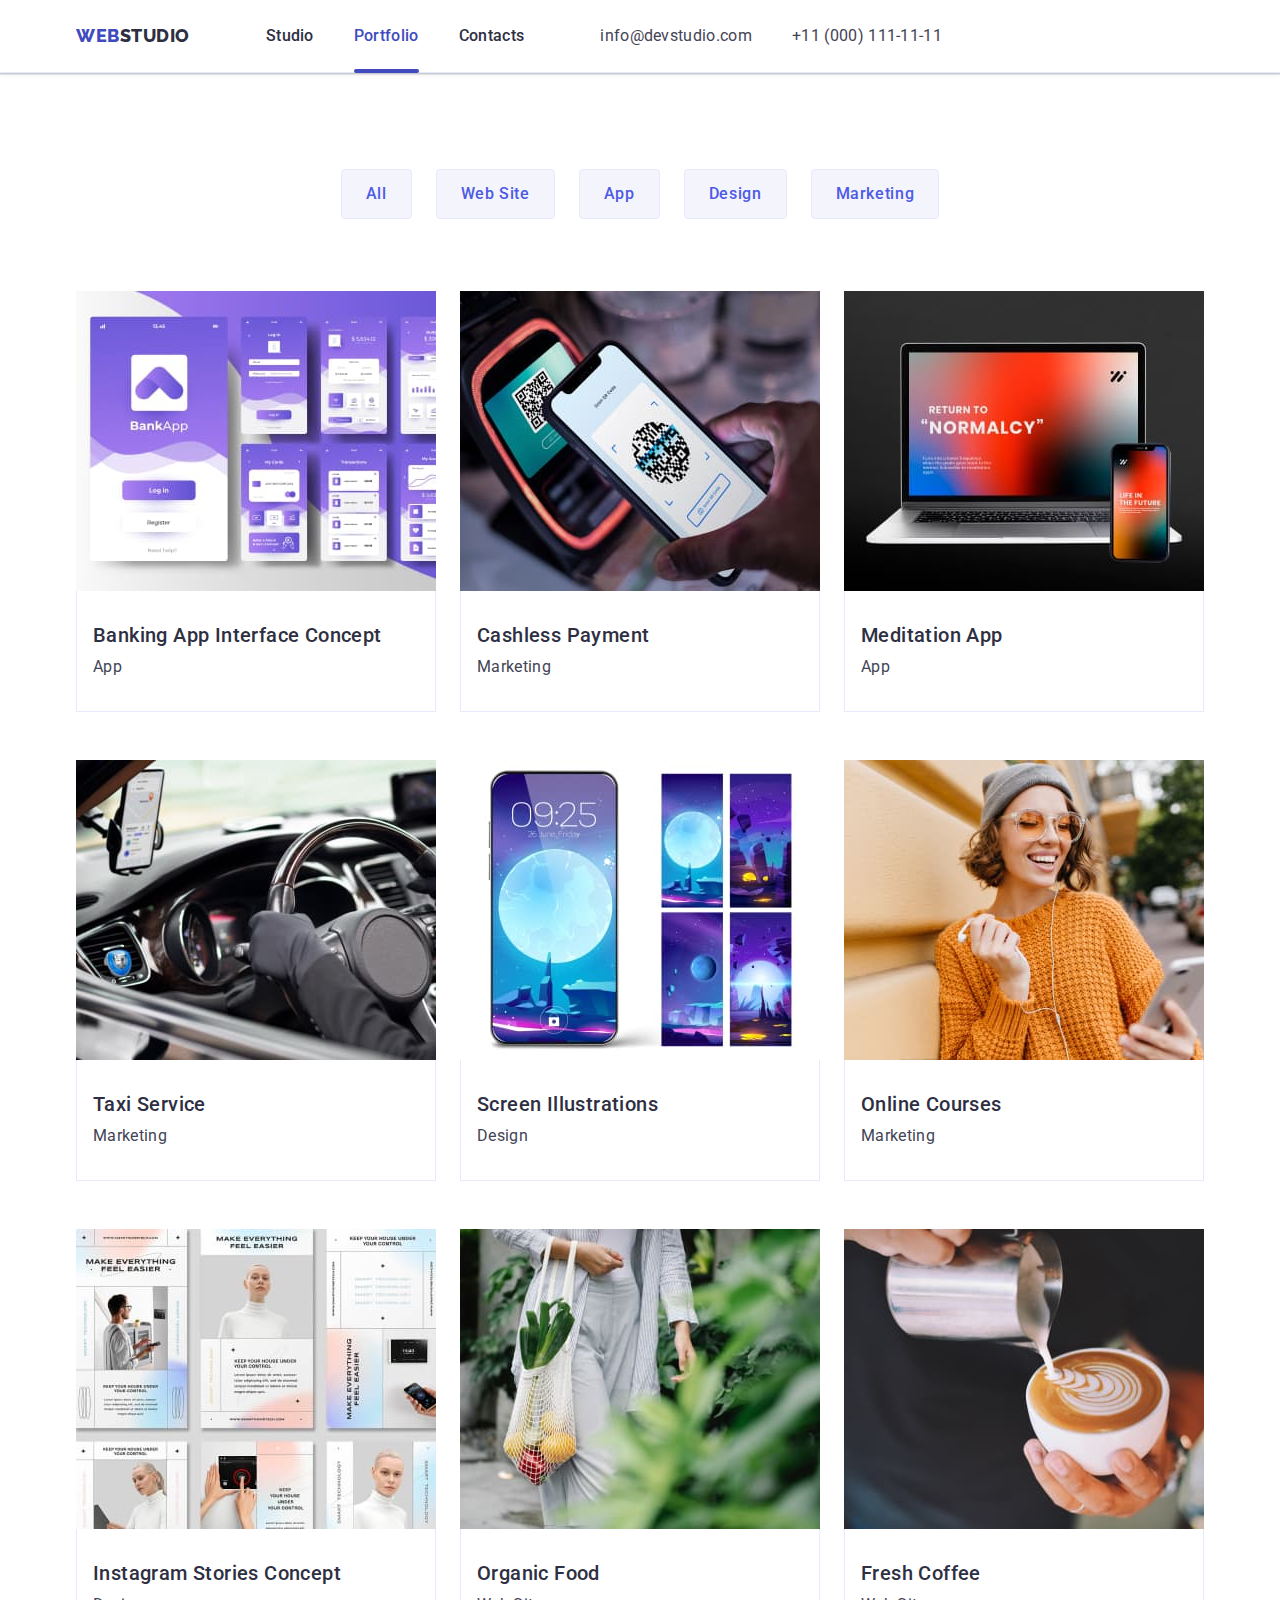
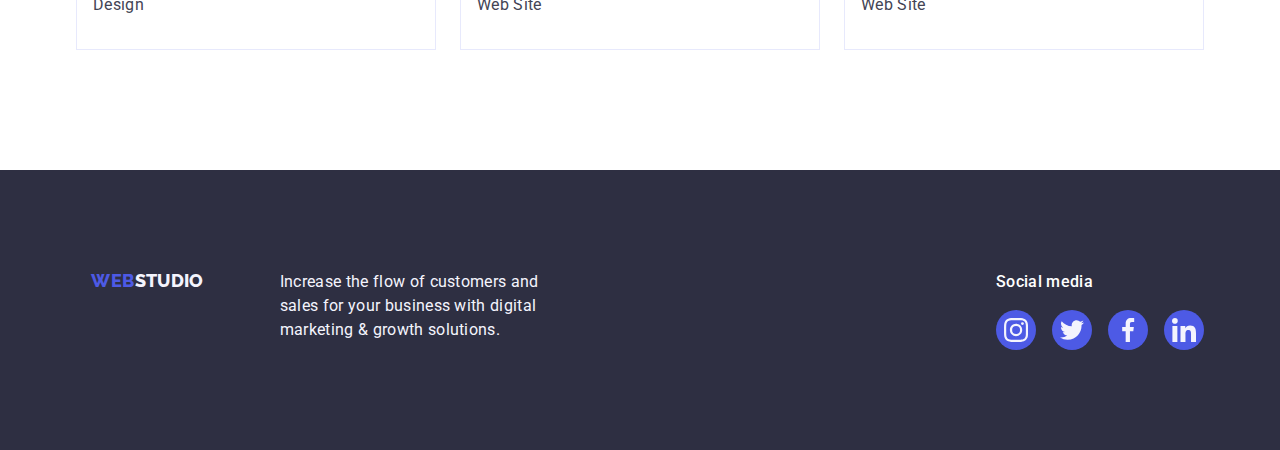
==== commit 4be7dc5f: "width="24" height="24"" ====
--- a/portfolio.html
+++ b/portfolio.html
@@ -229,25 +229,25 @@
         <p class="logos-social">Social media</p>
         <ul class="logos_ul">
           <li class="logos_li list">
-            <a href="" class="logos_a link"><svg class="logos_svg">
+            <a href="" class="logos_a link"><svg class="logos_svg" width="24" height="24" >
                 <use href="./images/icons.svg#instagram"></use>
               </svg>
             </a>
           </li>
           <li class="logos_li list">
-            <a href="" class="logos_a link"><svg class="logos_svg">
+            <a href="" class="logos_a link"><svg class="logos_svg"width="24" height="24">
                 <use href="./images/icons.svg#twitter"></use>
               </svg>
             </a>
           </li>
           <li class="logos_li list">
-            <a href="" class="logos_a link"><svg class="logos_svg">
+            <a href="" class="logos_a link"><svg class="logos_svg"width="24" height="24">
                 <use href="./images/icons.svg#facebook"></use>
               </svg>
             </a>
           </li>
           <li class="logos_li list">
-            <a href="" class="logos_a link"><svg class="logos_svg">
+            <a href="" class="logos_a link"><svg class="logos_svg" width="24" height="24">
                 <use href="./images/icons.svg#linkedin"></use>
               </svg>
             </a>
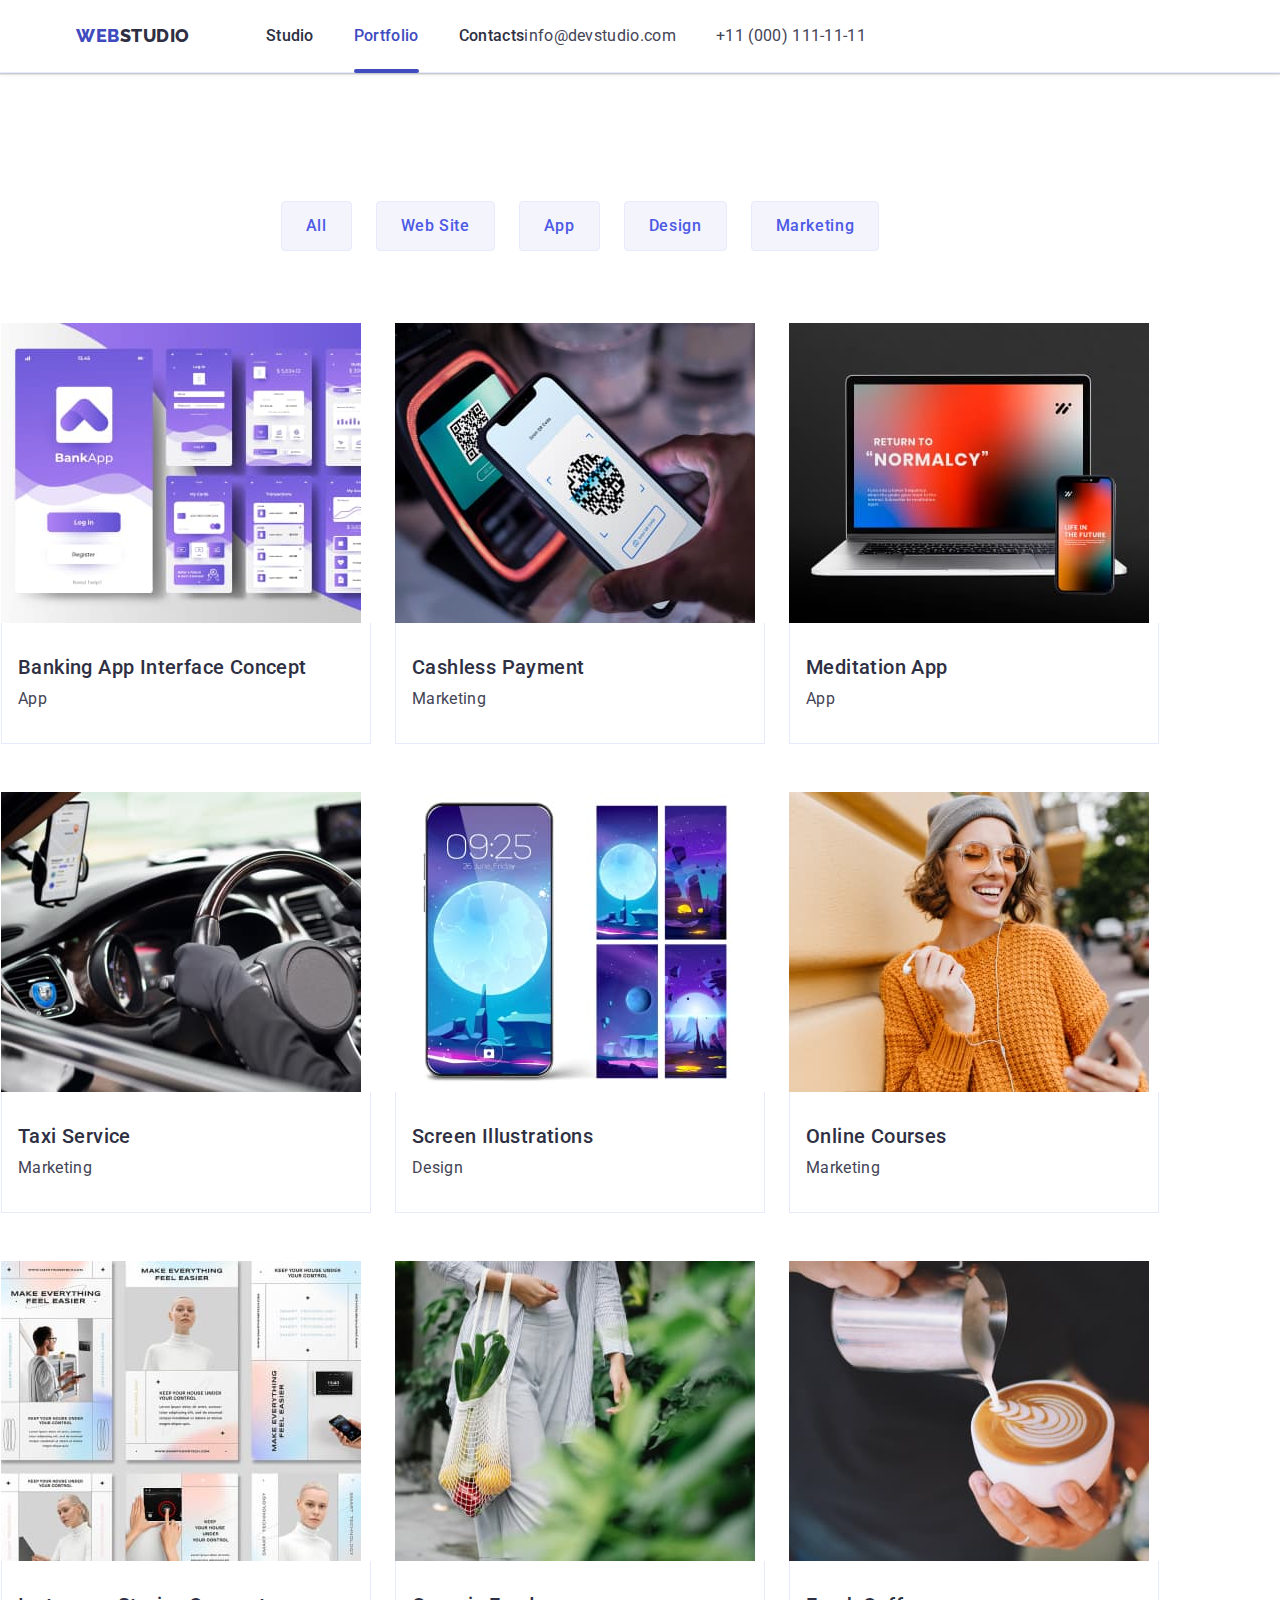
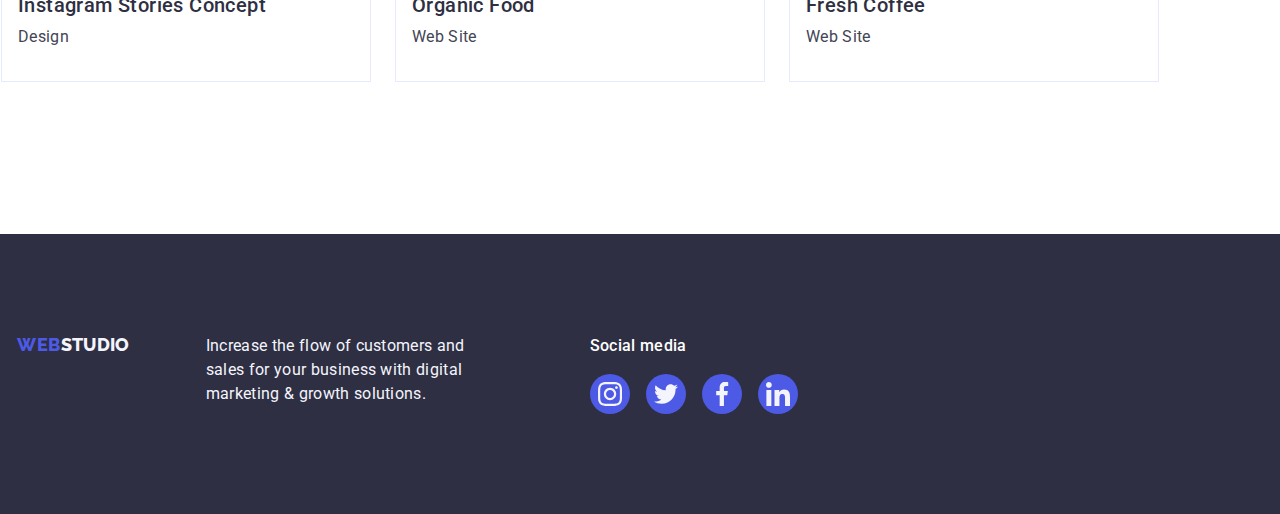
==== commit 267acc1d: "margin-right: 120px;" ====
--- a/portfolio.html
+++ b/portfolio.html
@@ -218,7 +218,7 @@
   <!-- кінець -->
   <footer class="logos">
     <div class="logos_div container">
-      <div class="container logos_div">
+      <div class="logos_div">
         <a href="./index.html" class="logom link">Web<span class="logo_change_link">Studio</span></a>
         <p class="logo_link_text">
           Increase the flow of customers and sales for your business with
--- a/css/styles.css
+++ b/css/styles.css
@@ -101,7 +101,7 @@
   display: flex;
   align-items: center;
   flex-grow: 1;
-  gap: 76px;
+
 
 }
 
@@ -219,6 +219,7 @@
   padding-left: 15px;
   padding-right: 15px;
   margin: 0 auto;
+
 }
 
 .logos {
@@ -307,15 +308,18 @@
 
 .buttonse:hover,
 .buttonse:focus {
-  color: var(--White);
-  background-color: var(--Pressedstate);
+  background-color: #404bbf;
+  color: #ffffff;
   border: 1px solid transparent;
+  box-shadow: 0px 3px 1px rgba(0, 0, 0, 0.1), 0px 2px 1px rgba(0, 0, 0, 0.08),
+    0px 2px 2px rgba(0, 0, 0, 0.12);
 }
 
 .button_item {
   display: inline-flex;
   align-items: flex-start;
   gap: 24px;
+  transition: color 250ms cubic-bezier(0.4, 0, 0.2, 1), background-color 250ms cubic-bezier(0.4, 0, 0.2, 1), border-color 250ms cubic-bezier(0.4, 0, 0.2, 1), box-shadow 250ms cubic-bezier(0.4, 0, 0.2, 1)
 }
 
 /* Основна секція */
@@ -405,7 +409,8 @@
 
 /* Секція 2 */
 .doing_section {
-  padding-bottom: 120px;
+
+  padding: 120px
 }
 
 .doing {
@@ -433,10 +438,13 @@
 }
 
 .doing_list {
+  display: flex;
   gap: 24px;
 }
 
-.doing_list_item {}
+.doing_list_item {
+  width: calc((100% - 48px) / 3);
+}
 
 /* Секція 3 */
 .our {
@@ -446,6 +454,7 @@
 }
 
 .our_container {
+  padding-top: 32px;
   padding-bottom: 32px;
 }
 
@@ -474,7 +483,7 @@
 }
 
 .our_description {
-  padding: 32px 16px;
+  padding: 32px 0;
   line-height: 1.2;
   letter-spacing: 0.02em;
   text-align: center;
@@ -503,9 +512,12 @@
 /* Основна секція */
 .main_menu {
   padding: 96px 0 120px 0;
-}
-
-.maines {}
+  margin-right: 120px
+}
+
+.maines {
+  padding: 32px 0
+}
 
 .menu_list {
   display: flex;
@@ -650,9 +662,7 @@
 
 }
 
-.custom_svg {
-  fill: currentColor;
-}
+.custom_svg {}
 
 .custom_a:hover,
 .custom_a:focus {
@@ -701,10 +711,10 @@
 .logos_div {
   display: flex;
   align-items: baseline;
-
-}
-
-.logos_div2 {
+  margin-right: 120px;
+}
+
+.logos_grap {
   margin-right: 120px
 }
 
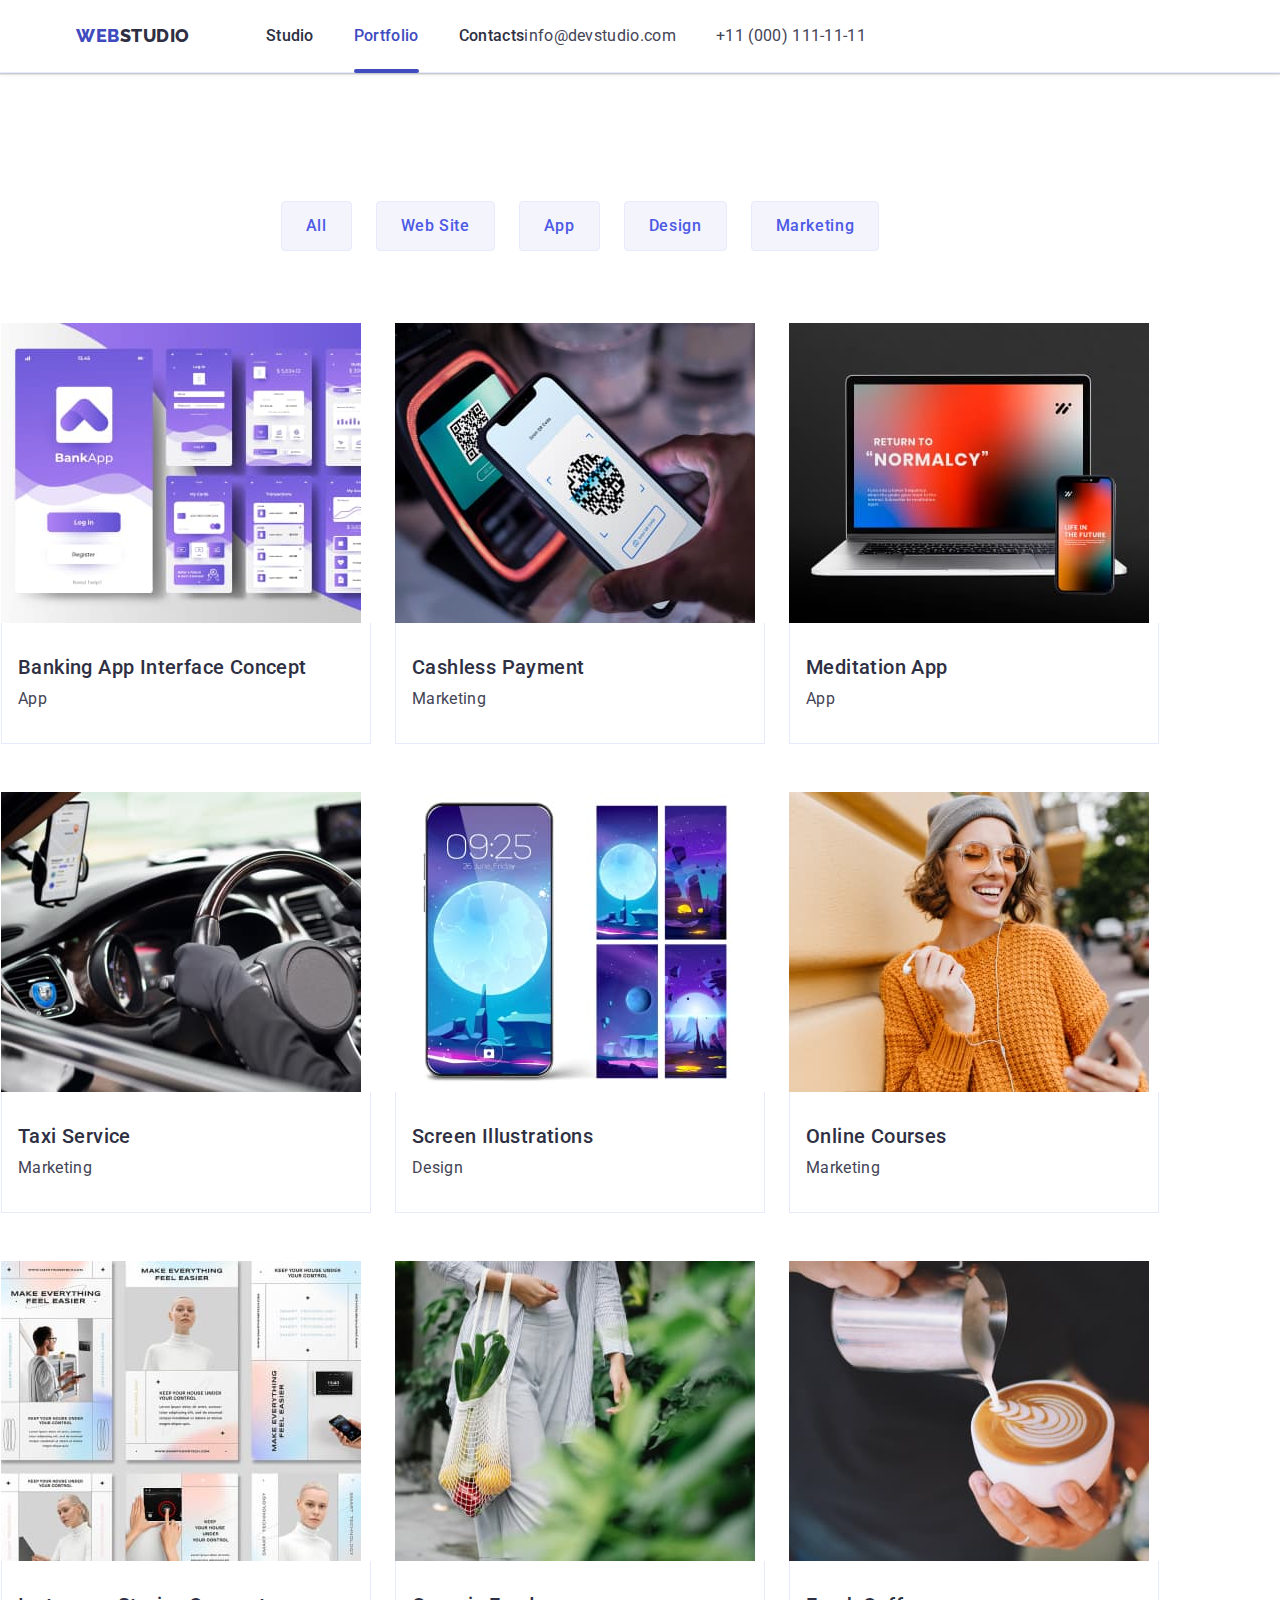
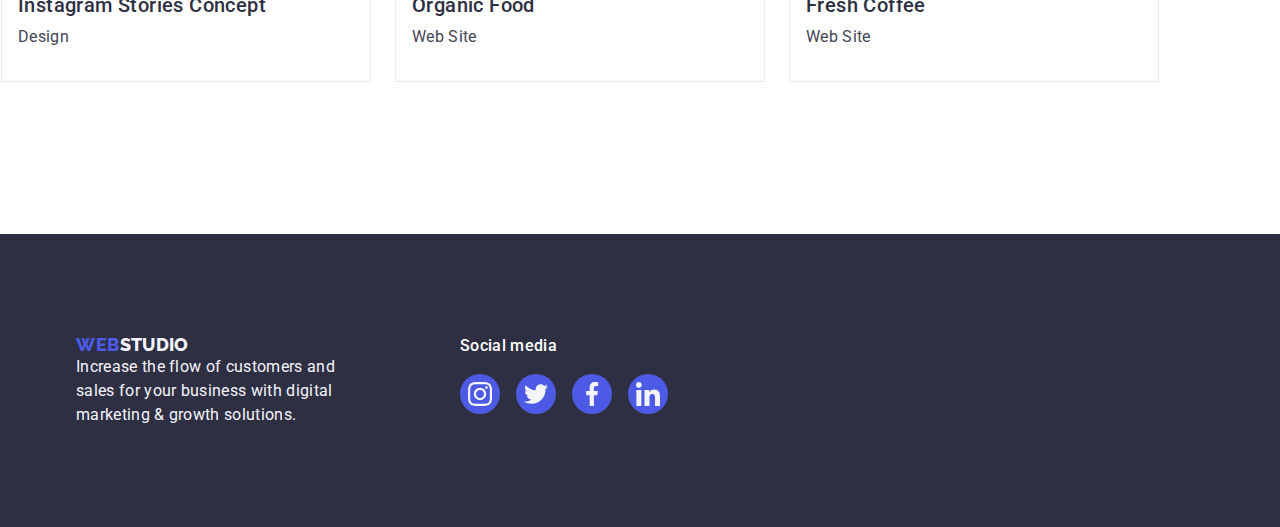
==== commit bb789e8a: "footer" ====
--- a/portfolio.html
+++ b/portfolio.html
@@ -218,7 +218,7 @@
   <!-- кінець -->
   <footer class="logos">
     <div class="logos_div container">
-      <div class="logos_div">
+      <div class="logos_grap">
         <a href="./index.html" class="logom link">Web<span class="logo_change_link">Studio</span></a>
         <p class="logo_link_text">
           Increase the flow of customers and sales for your business with
@@ -229,19 +229,19 @@
         <p class="logos-social">Social media</p>
         <ul class="logos_ul">
           <li class="logos_li list">
-            <a href="" class="logos_a link"><svg class="logos_svg" width="24" height="24" >
+            <a href="" class="logos_a link"><svg class="logos_svg" width="24" height="24">
                 <use href="./images/icons.svg#instagram"></use>
               </svg>
             </a>
           </li>
           <li class="logos_li list">
-            <a href="" class="logos_a link"><svg class="logos_svg"width="24" height="24">
+            <a href="" class="logos_a link"><svg class="logos_svg" width="24" height="24">
                 <use href="./images/icons.svg#twitter"></use>
               </svg>
             </a>
           </li>
           <li class="logos_li list">
-            <a href="" class="logos_a link"><svg class="logos_svg"width="24" height="24">
+            <a href="" class="logos_a link"><svg class="logos_svg" width="24" height="24">
                 <use href="./images/icons.svg#facebook"></use>
               </svg>
             </a>
--- a/css/styles.css
+++ b/css/styles.css
@@ -223,9 +223,10 @@
 }
 
 .logos {
-  padding: 100px 0;
-  background: var(--Dark);
-  color: var(--Light);
+  background-color: #2e2f42;
+  flex-shrink: 0;
+  padding-top: 100px;
+  padding-bottom: 100px;
 }
 
 .logo_link_text {
@@ -711,11 +712,11 @@
 .logos_div {
   display: flex;
   align-items: baseline;
+
+}
+
+.logos_grap {
   margin-right: 120px;
-}
-
-.logos_grap {
-  margin-right: 120px
 }
 
 .logos-social-media {}
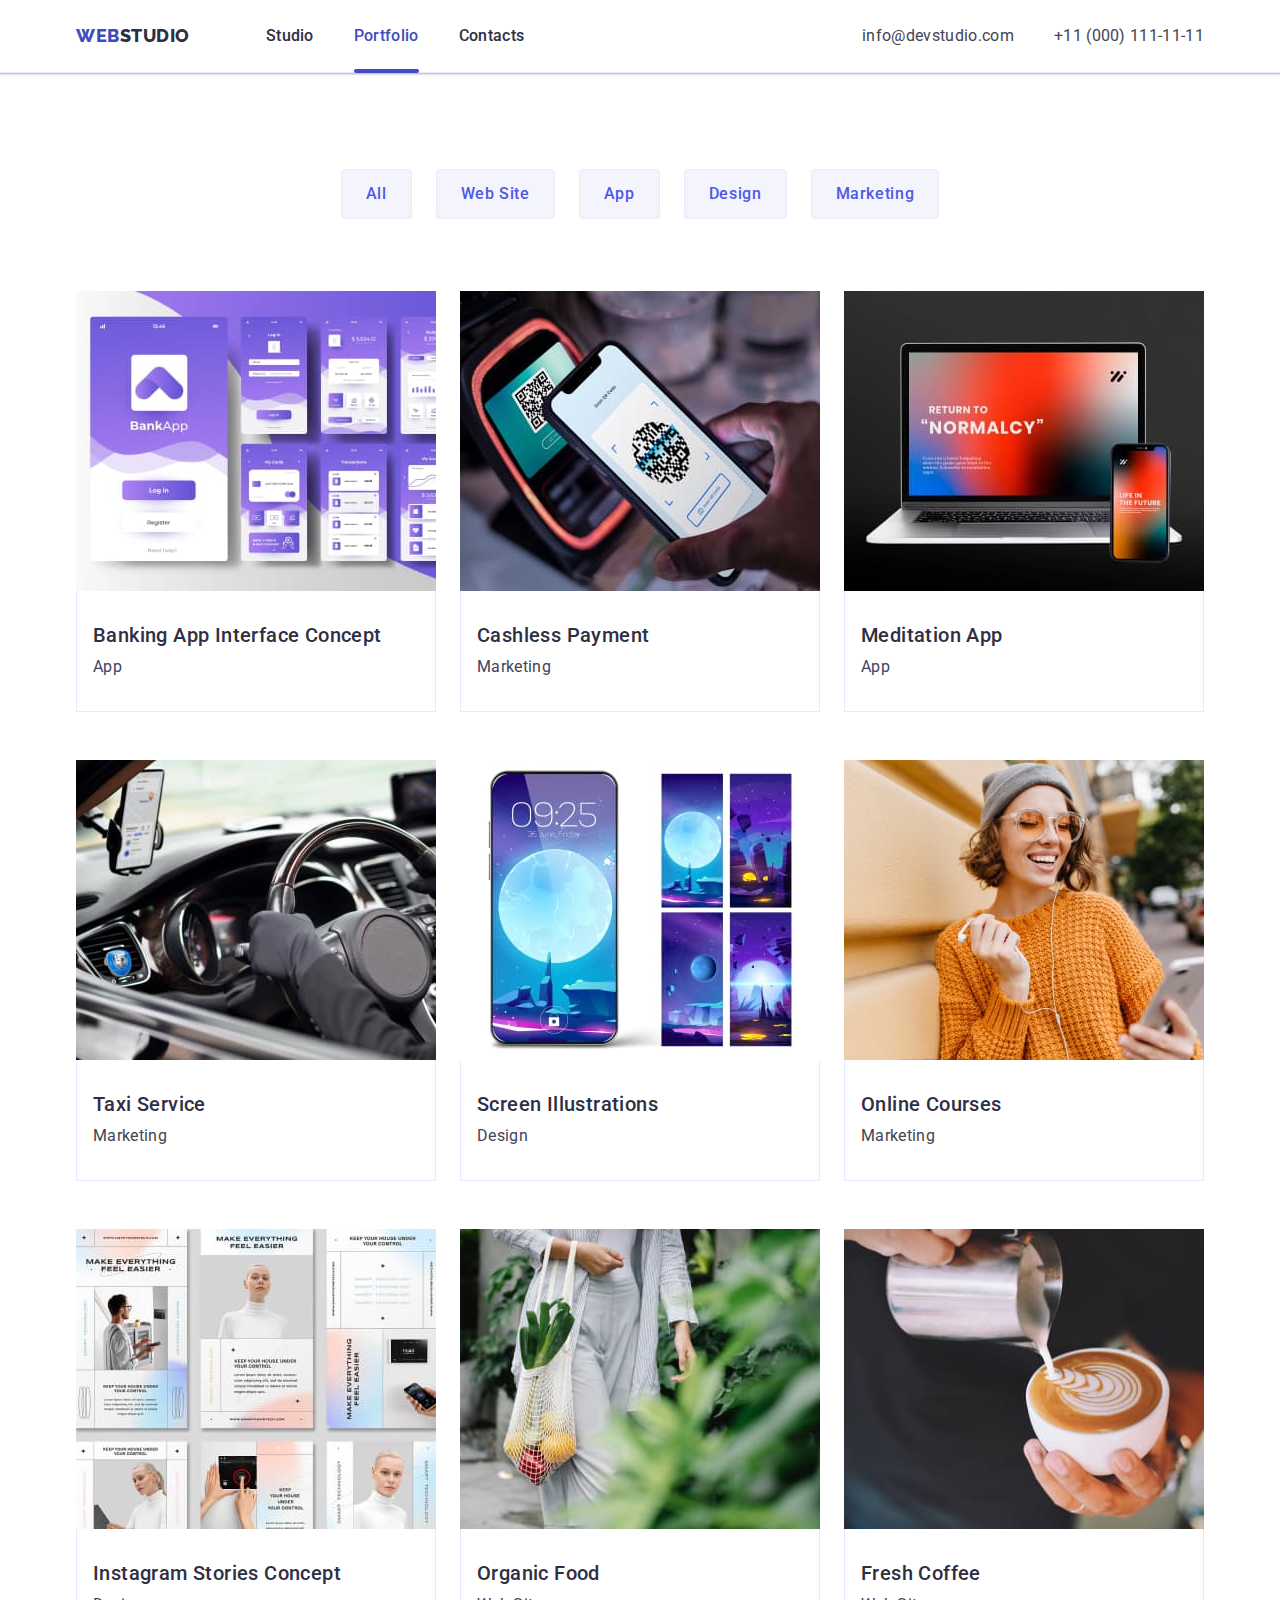
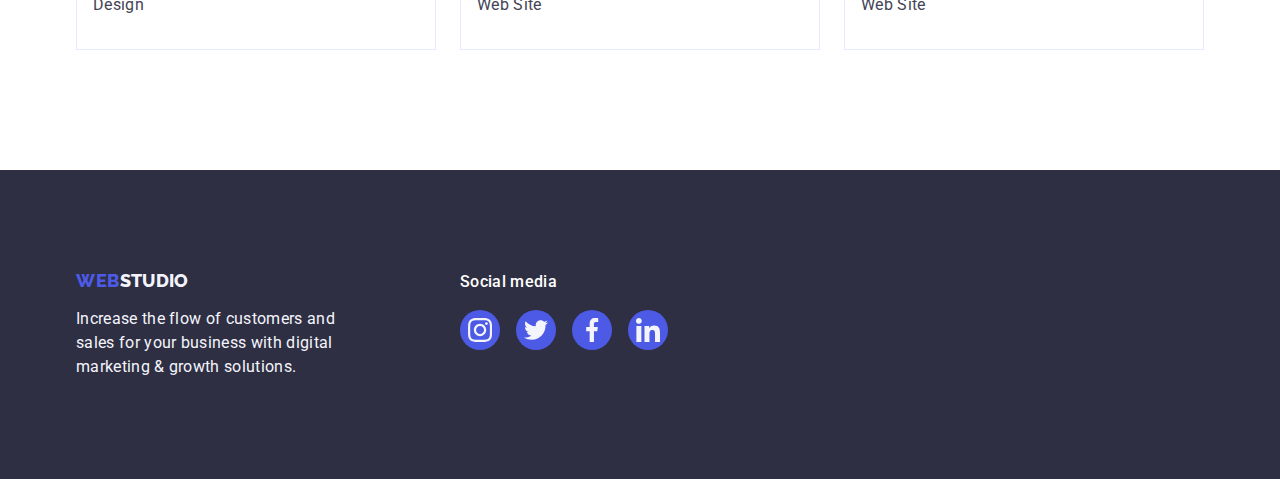
==== commit 96eccf45: "Menu" ====
--- a/portfolio.html
+++ b/portfolio.html
@@ -18,41 +18,41 @@
 
 <body>
   <!-- Header container -->
-<header class="header">
-  <!-- Navigation -->
-  <div class="header_container container">
-    <nav class="nav_panel">
-      <!-- LOGO -->
-      <a href="./index.html" class="logo link">Web<span class="loggo link">Studio</span></a>
-      <ul class="header_menu_list list">
-        <li class="header_menu_item list">
-          <a class="header_men_link link" href="./index.html">Studio</a>
-        </li>
-        <li class="header_menu_item list">
-          <a class="header_men_link link current" href="./portfolio.html">Portfolio</a>
-        </li>
-        <li class="header_menu_item list">
-          <a class="header_men_link link" href="">Contacts</a>
-        </li>
-      </ul>
-    </nav>
-    <address class="adress_lnk">
-      <ul class="header_social_list list">
-        <li class="header_social_menu">
-          <a class="header_social_link link" href="mailto:info@devstudio.com"
-            rel="noopener noreferrer">info@devstudio.com</a>
-        </li>
-        <li class="header_social_menu">
-          <a class="header_social_link link" href="tel:+110001111111" rel="noopener noreferrer">+11 (000)
-            111-11-11</a>
-        </li>
-      </ul>
-    </address>
-  </div>
-</header>
+  <header class="header">
+    <!-- Navigation -->
+    <div class="header_container container">
+      <nav class="nav_panel">
+        <!-- LOGO -->
+        <a href="./index.html" class="logo link">Web<span class="loggo link">Studio</span></a>
+        <ul class="header_menu_list list">
+          <li class="header_menu_item list">
+            <a class="header_men_link link" href="./index.html">Studio</a>
+          </li>
+          <li class="header_menu_item list">
+            <a class="header_men_link link current" href="./portfolio.html">Portfolio</a>
+          </li>
+          <li class="header_menu_item list">
+            <a class="header_men_link link" href="">Contacts</a>
+          </li>
+        </ul>
+      </nav>
+      <address class="adress_lnk">
+        <ul class="header_social_list list">
+          <li class="header_social_menu">
+            <a class="header_social_link link" href="mailto:info@devstudio.com"
+              rel="noopener noreferrer">info@devstudio.com</a>
+          </li>
+          <li class="header_social_menu">
+            <a class="header_social_link link" href="tel:+110001111111" rel="noopener noreferrer">+11 (000)
+              111-11-11</a>
+          </li>
+        </ul>
+      </address>
+    </div>
+  </header>
   <main>
     <section class="main_menu">
-      <div class="container maines">
+      <div class="container ">
         <h1 class="visually_hidden">Menu</h1>
         <ul class="menu_list list">
           <li class="button_item">
@@ -77,13 +77,14 @@
 
           <li class="porto_item">
             <a href="" class="link linkes">
-              <div class="porto_image"><img src="./images/Banking_App_Interface_Concept.jpg" alt="Banking App Interface Concept" width="360"
-                height="300" />
-              <p class="porto-box-overlay">
-                14 Stylish and User-Friendly App Design Concepts · Task
-                Manager App · Calorie Tracker App · Exotic Fruit Ecommerce
-                App · Cloud Storage App
-              </p></div>
+              <div class="porto_image"><img src="./images/Banking_App_Interface_Concept.jpg"
+                  alt="Banking App Interface Concept" width="360" height="300" />
+                <p class="porto-box-overlay">
+                  14 Stylish and User-Friendly App Design Concepts · Task
+                  Manager App · Calorie Tracker App · Exotic Fruit Ecommerce
+                  App · Cloud Storage App
+                </p>
+              </div>
               <div class="div-text">
                 <h2 class="porto_item_tittle">
                   Banking App Interface Concept
@@ -94,12 +95,14 @@
           </li>
           <li class="porto_item">
             <a href="" class="link linkes">
-              <div class="porto_image"><img src="./images/Cashless_Payment.jpg" alt="Cashless Payment" width="360" height="300" />
-              <p class="porto-box-overlay">
-                14 Stylish and User-Friendly App Design Concepts · Task
-                Manager App · Calorie Tracker App · Exotic Fruit Ecommerce
-                App · Cloud Storage App
-              </p></div>
+              <div class="porto_image"><img src="./images/Cashless_Payment.jpg" alt="Cashless Payment" width="360"
+                  height="300" />
+                <p class="porto-box-overlay">
+                  14 Stylish and User-Friendly App Design Concepts · Task
+                  Manager App · Calorie Tracker App · Exotic Fruit Ecommerce
+                  App · Cloud Storage App
+                </p>
+              </div>
               <div class="div-text">
                 <h2 class="porto_item_tittle">Cashless Payment</h2>
                 <p class="porto_item_text">Marketing</p>
@@ -108,12 +111,14 @@
           </li>
           <li class="porto_item">
             <a href="" class="link linkes">
-            <div class="porto_image"> <img src="./images/Meditation_App.jpg" alt="Meditation App" width="360" height="300" />
-              <p class="porto-box-overlay">
-                14 Stylish and User-Friendly App Design Concepts · Task
-                Manager App · Calorie Tracker App · Exotic Fruit Ecommerce
-                App · Cloud Storage App
-              </p></div>
+              <div class="porto_image"> <img src="./images/Meditation_App.jpg" alt="Meditation App" width="360"
+                  height="300" />
+                <p class="porto-box-overlay">
+                  14 Stylish and User-Friendly App Design Concepts · Task
+                  Manager App · Calorie Tracker App · Exotic Fruit Ecommerce
+                  App · Cloud Storage App
+                </p>
+              </div>
               <div class="div-text">
                 <h2 class="porto_item_tittle">Meditation App</h2>
                 <p class="porto_item_text">App</p>
@@ -125,12 +130,14 @@
 
           <li class="porto_item">
             <a href="" class="link linkes">
-              <div class="porto_image"><img src="./images/Taxi_Service.jpg" alt="Taxi Service" width="360" height="300" />
-              <p class="porto-box-overlay">
-                14 Stylish and User-Friendly App Design Concepts · Task
-                Manager App · Calorie Tracker App · Exotic Fruit Ecommerce
-                App · Cloud Storage App
-              </p></div>
+              <div class="porto_image"><img src="./images/Taxi_Service.jpg" alt="Taxi Service" width="360"
+                  height="300" />
+                <p class="porto-box-overlay">
+                  14 Stylish and User-Friendly App Design Concepts · Task
+                  Manager App · Calorie Tracker App · Exotic Fruit Ecommerce
+                  App · Cloud Storage App
+                </p>
+              </div>
               <div class="div-text">
                 <h2 class="porto_item_tittle">Taxi Service</h2>
                 <p class="porto_item_text">Marketing</p>
@@ -139,12 +146,14 @@
           </li>
           <li class="porto_item">
             <a href="" class="link linkes">
-              <div class="porto_image"><img src="./images/Screen_Illustrations.jpg" alt="Screen Illustrations" width="360" height="300" />
-              <p class="porto-box-overlay">
-                14 Stylish and User-Friendly App Design Concepts · Task
-                Manager App · Calorie Tracker App · Exotic Fruit Ecommerce
-                App · Cloud Storage App
-              </p></div>
+              <div class="porto_image"><img src="./images/Screen_Illustrations.jpg" alt="Screen Illustrations"
+                  width="360" height="300" />
+                <p class="porto-box-overlay">
+                  14 Stylish and User-Friendly App Design Concepts · Task
+                  Manager App · Calorie Tracker App · Exotic Fruit Ecommerce
+                  App · Cloud Storage App
+                </p>
+              </div>
               <div class="div-text">
                 <h2 class="porto_item_tittle">Screen Illustrations</h2>
                 <p class="porto_item_text">Design</p>
@@ -153,12 +162,14 @@
           </li>
           <li class="porto_item">
             <a href="" class="link linkes">
-              <div class="porto_image"><img src="./images/Online_Courses.jpg" alt="Online Courses" width="360" height="300" />
-              <p class="porto-box-overlay">
-                14 Stylish and User-Friendly App Design Concepts · Task
-                Manager App · Calorie Tracker App · Exotic Fruit Ecommerce
-                App · Cloud Storage App
-              </p></div>
+              <div class="porto_image"><img src="./images/Online_Courses.jpg" alt="Online Courses" width="360"
+                  height="300" />
+                <p class="porto-box-overlay">
+                  14 Stylish and User-Friendly App Design Concepts · Task
+                  Manager App · Calorie Tracker App · Exotic Fruit Ecommerce
+                  App · Cloud Storage App
+                </p>
+              </div>
               <div class="div-text">
                 <h2 class="porto_item_tittle">Online Courses</h2>
                 <p class="porto_item_text">Marketing</p>
@@ -170,13 +181,14 @@
 
           <li class="porto_item">
             <a href="" class="linkes link">
-              <div class="porto_image"><img src="./images/Instagram_Stories_Concept.jpg" alt="Instagram Stories Concept" width="360"
-                height="300" />
-              <p class="porto-box-overlay">
-                14 Stylish and User-Friendly App Design Concepts · Task
-                Manager App · Calorie Tracker App · Exotic Fruit Ecommerce
-                App · Cloud Storage App
-              </p></div>
+              <div class="porto_image"><img src="./images/Instagram_Stories_Concept.jpg" alt="Instagram Stories Concept"
+                  width="360" height="300" />
+                <p class="porto-box-overlay">
+                  14 Stylish and User-Friendly App Design Concepts · Task
+                  Manager App · Calorie Tracker App · Exotic Fruit Ecommerce
+                  App · Cloud Storage App
+                </p>
+              </div>
               <div class="div-text">
                 <h2 class="porto_item_tittle">Instagram Stories Concept</h2>
                 <p class="porto_item_text">Design</p>
@@ -185,12 +197,14 @@
           </li>
           <li class="porto_item">
             <a href="" class="linkes link">
-              <div class="porto_image"><img src="./images/Organic_Food.jpg" alt="Organic Food" width="360" height="300" />
-              <p class="porto-box-overlay">
-                14 Stylish and User-Friendly App Design Concepts · Task
-                Manager App · Calorie Tracker App · Exotic Fruit Ecommerce
-                App · Cloud Storage App
-              </p></div>
+              <div class="porto_image"><img src="./images/Organic_Food.jpg" alt="Organic Food" width="360"
+                  height="300" />
+                <p class="porto-box-overlay">
+                  14 Stylish and User-Friendly App Design Concepts · Task
+                  Manager App · Calorie Tracker App · Exotic Fruit Ecommerce
+                  App · Cloud Storage App
+                </p>
+              </div>
               <div class="div-text">
                 <h2 class="porto_item_tittle">Organic Food</h2>
                 <p class="porto_item_text">Web Site</p>
@@ -199,12 +213,14 @@
           </li>
           <li class="porto_item">
             <a href="" class="linkes link">
-              <div class="porto_image"><img src="./images/Fresh_Coffee.jpg" alt="Fresh Coffee" width="360" height="300" />
-              <p class="porto-box-overlay">
-                14 Stylish and User-Friendly App Design Concepts · Task
-                Manager App · Calorie Tracker App · Exotic Fruit Ecommerce
-                App · Cloud Storage App
-              </p></div>
+              <div class="porto_image"><img src="./images/Fresh_Coffee.jpg" alt="Fresh Coffee" width="360"
+                  height="300" />
+                <p class="porto-box-overlay">
+                  14 Stylish and User-Friendly App Design Concepts · Task
+                  Manager App · Calorie Tracker App · Exotic Fruit Ecommerce
+                  App · Cloud Storage App
+                </p>
+              </div>
               <div class="div-text">
                 <h2 class="porto_item_tittle">Fresh Coffee</h2>
                 <p class="porto_item_text">Web Site</p>
@@ -256,7 +272,7 @@
       </div>
     </div>
   </footer>
-  
+
   <script src="./js/modal.js"></script>
 </body>
 
--- a/css/styles.css
+++ b/css/styles.css
@@ -200,7 +200,7 @@
 
 .adress_lnk {
   font-style: normal;
-
+  margin-left: auto;
 }
 
 .header_social_list {
@@ -246,6 +246,7 @@
   text-transform: uppercase;
   font-weight: 800;
   margin-right: 76px;
+  margin-bottom: 16px;
   display: inline-block;
 }
 
@@ -302,9 +303,9 @@
   font-weight: 500;
   line-height: 1.5;
   letter-spacing: 0.64px;
-
   background: var(--Light);
   border: 1px solid #e7e9fc;
+  transition: color 250ms cubic-bezier(0.4, 0, 0.2, 1), background-color 250ms cubic-bezier(0.4, 0, 0.2, 1), border-color 250ms cubic-bezier(0.4, 0, 0.2, 1), box-shadow 250ms cubic-bezier(0.4, 0, 0.2, 1);
 }
 
 .buttonse:hover,
@@ -410,8 +411,8 @@
 
 /* Секція 2 */
 .doing_section {
-
-  padding: 120px
+  padding-top: 0px;
+  padding-bottom: 120px;
 }
 
 .doing {
@@ -513,12 +514,9 @@
 /* Основна секція */
 .main_menu {
   padding: 96px 0 120px 0;
-  margin-right: 120px
-}
-
-.maines {
-  padding: 32px 0
-}
+  
+}
+
 
 .menu_list {
   display: flex;
@@ -619,7 +617,8 @@
 /* Гостьова */
 
 .customer {
-  padding: 120px 0 120px
+  padding-top: 120px;
+  padding-bottom: 120px;
 }
 
 .customer_div {}
@@ -640,13 +639,12 @@
 .custom_ul {
   display: flex;
   gap: 24px;
-  margin: 0;
+
 }
 
 .custom_list {
   height: 88px;
   width: calc((100% - 120px) / 6);
-
 }
 
 .custom_a {
@@ -657,18 +655,21 @@
   display: flex;
   align-items: center;
   justify-content: center;
-  color: #8e8f99;
   transition: border-color 250ms cubic-bezier(0.4, 0, 0.2, 1),
     color 250ms cubic-bezier(0.4, 0, 0.2, 1);
-
-}
-
-.custom_svg {}
+  color: #8e8f99;
+  ;
+}
+
+.custom_svg {
+  fill: currentColor;
+}
 
 .custom_a:hover,
 .custom_a:focus {
+
+  border-color: #404bbf;
   color: #404bbf;
-  border-color: #404bbf;
 }
 
 /* Мережа */
@@ -705,7 +706,6 @@
 .network_a:hover,
 .network_a:focus {
   background-color: #404bbf;
-  fill: currentColor;
 }
 
 /* В фудері */
